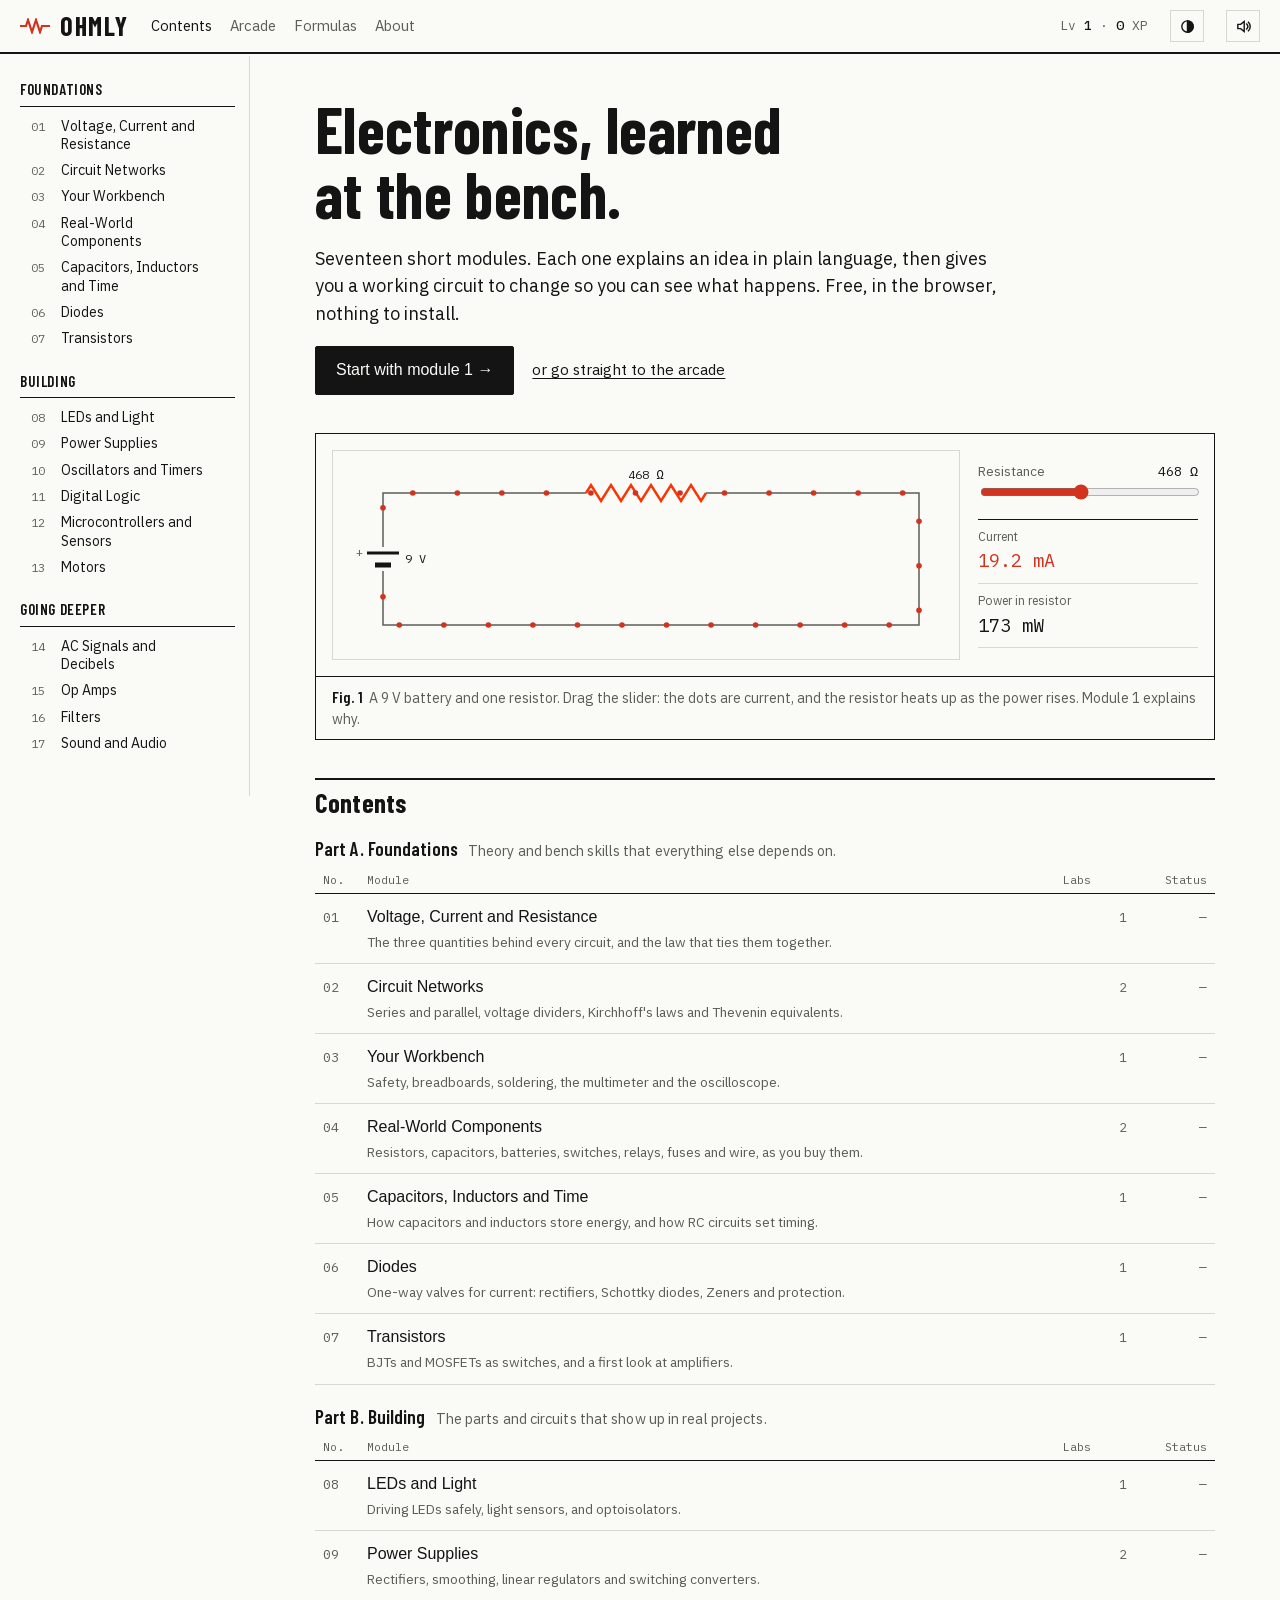
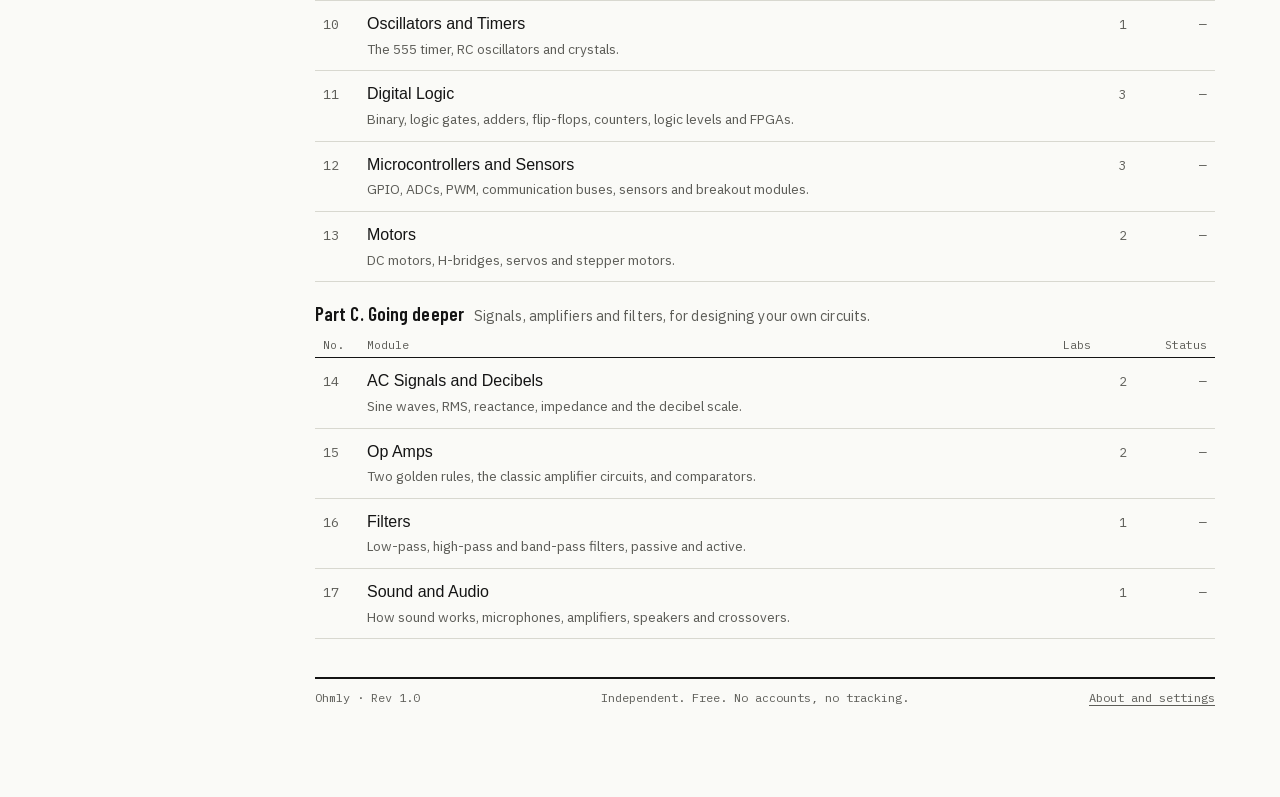
==== index.html @ bbaca7ef "Redesign in a datasheet style - Paper and ink palette with one signal red; square corners and ruled " ====
<!doctype html>
<html lang="en">
<head>
<meta charset="utf-8">
<meta name="viewport" content="width=device-width, initial-scale=1, viewport-fit=cover">
<title>Ohmly · An interactive platform for learning electronics</title>
<meta name="description" content="A free, interactive platform for learning electronics: 17 modules, 27 animated labs, an oscilloscope simulator, arcade games and quizzes. Runs in your browser, no sign-up.">
<meta name="theme-color" content="#FAFAF7" media="(prefers-color-scheme: light)">
<meta name="theme-color" content="#121211" media="(prefers-color-scheme: dark)">
<meta name="color-scheme" content="light dark">
<meta property="og:type" content="website">
<meta property="og:title" content="Ohmly · An interactive platform for learning electronics">
<meta property="og:description" content="17 modules, 27 animated labs, an oscilloscope simulator and arcade games. Free, in your browser.">
<meta property="og:image" content="https://ullnorse.github.io/ohmly/og.png">
<meta name="twitter:card" content="summary_large_image">
<link rel="icon" href="data:image/svg+xml,%3Csvg xmlns='http://www.w3.org/2000/svg' viewBox='0 0 28 28'%3E%3Crect x='1' y='1' width='26' height='26' rx='6' fill='%23141414'/%3E%3Cpath d='M5 14h4l2-5 3 10 3-10 2 5h4' fill='none' stroke='%23FF5A44' stroke-width='2.4' stroke-linejoin='round' stroke-linecap='round'/%3E%3C/svg%3E">
<link rel="preload" href="fonts/IBMPlexSans-normal-400-latin.woff2" as="font" type="font/woff2" crossorigin>
<link rel="stylesheet" href="css/fonts.css">
<link rel="stylesheet" href="css/app.css">
</head>
<body>
<a class="skip" href="#view">Skip to content</a>
<header class="top">
  <a class="brand" href="#home" aria-label="Ohmly home">
    <svg width="30" height="16" viewBox="0 0 30 16" aria-hidden="true"><path d="M0 8h6l2-6 4 12 4-12 4 12 2-6h8" fill="none" stroke="var(--accent)" stroke-width="2.2" stroke-linejoin="miter"/></svg>
    Ohmly
  </a>
  <button class="btn railToggle" id="railToggle" type="button" aria-expanded="false" aria-controls="rail">Contents</button>
  <nav class="topnav" aria-label="Sections"><a href="#home">Contents</a><a href="#arcade">Arcade</a><a href="#formulas">Formulas</a><a href="#about">About</a></nav>
  <span class="spacer"></span>
  <a class="lv" id="lvLink" href="#log">Lv 1 · 0 XP</a>
  <button class="iconBtn" id="themeBtn" type="button" aria-label="Change theme"></button>
  <button class="iconBtn" id="soundBtn" type="button" aria-pressed="true" aria-label="Sound effects"></button>
</header>

<div class="shell">
  <nav class="rail" id="rail" aria-label="Modules"></nav>
  <main id="main"><div class="wrap" id="view" tabindex="-1"><noscript><p>Ohmly is interactive and needs JavaScript enabled.</p></noscript></div></main>
</div>
<div id="toasts" aria-live="polite"></div>
<canvas id="fx" aria-hidden="true"></canvas>

<script src="js/data.js"></script>
<script src="js/core.js"></script>
<script src="js/labs.js"></script>
<script src="js/games.js"></script>
<script src="js/app.js"></script>
</body>
</html>
---- css/fonts.css ----
/* Barlow Condensed, IBM Plex Sans, IBM Plex Mono: SIL Open Font License 1.1 */
@font-face{font-family:'Barlow Condensed';font-style:normal;font-weight:500;font-display:swap;src:url(../fonts/BarlowCondensed-normal-500-latin-ext.woff2) format('woff2');unicode-range:U+0100-02BA, U+02BD-02C5, U+02C7-02CC, U+02CE-02D7, U+02DD-02FF, U+0304, U+0308, U+0329, U+1D00-1DBF, U+1E00-1E9F, U+1EF2-1EFF, U+2020, U+20A0-20AB, U+20AD-20C4, U+2113, U+2C60-2C7F, U+A720-A7FF;}
@font-face{font-family:'Barlow Condensed';font-style:normal;font-weight:500;font-display:swap;src:url(../fonts/BarlowCondensed-normal-500-latin.woff2) format('woff2');unicode-range:U+0000-00FF, U+0131, U+0152-0153, U+02BB-02BC, U+02C6, U+02DA, U+02DC, U+0304, U+0308, U+0329, U+2000-206F, U+20AC, U+2122, U+2191, U+2193, U+2212, U+2215, U+FEFF, U+FFFD;}
@font-face{font-family:'Barlow Condensed';font-style:normal;font-weight:600;font-display:swap;src:url(../fonts/BarlowCondensed-normal-600-latin-ext.woff2) format('woff2');unicode-range:U+0100-02BA, U+02BD-02C5, U+02C7-02CC, U+02CE-02D7, U+02DD-02FF, U+0304, U+0308, U+0329, U+1D00-1DBF, U+1E00-1E9F, U+1EF2-1EFF, U+2020, U+20A0-20AB, U+20AD-20C4, U+2113, U+2C60-2C7F, U+A720-A7FF;}
@font-face{font-family:'Barlow Condensed';font-style:normal;font-weight:600;font-display:swap;src:url(../fonts/BarlowCondensed-normal-600-latin.woff2) format('woff2');unicode-range:U+0000-00FF, U+0131, U+0152-0153, U+02BB-02BC, U+02C6, U+02DA, U+02DC, U+0304, U+0308, U+0329, U+2000-206F, U+20AC, U+2122, U+2191, U+2193, U+2212, U+2215, U+FEFF, U+FFFD;}
@font-face{font-family:'Barlow Condensed';font-style:normal;font-weight:700;font-display:swap;src:url(../fonts/BarlowCondensed-normal-700-latin-ext.woff2) format('woff2');unicode-range:U+0100-02BA, U+02BD-02C5, U+02C7-02CC, U+02CE-02D7, U+02DD-02FF, U+0304, U+0308, U+0329, U+1D00-1DBF, U+1E00-1E9F, U+1EF2-1EFF, U+2020, U+20A0-20AB, U+20AD-20C4, U+2113, U+2C60-2C7F, U+A720-A7FF;}
@font-face{font-family:'Barlow Condensed';font-style:normal;font-weight:700;font-display:swap;src:url(../fonts/BarlowCondensed-normal-700-latin.woff2) format('woff2');unicode-range:U+0000-00FF, U+0131, U+0152-0153, U+02BB-02BC, U+02C6, U+02DA, U+02DC, U+0304, U+0308, U+0329, U+2000-206F, U+20AC, U+2122, U+2191, U+2193, U+2212, U+2215, U+FEFF, U+FFFD;}
@font-face{font-family:'IBM Plex Mono';font-style:normal;font-weight:400;font-display:swap;src:url(../fonts/IBMPlexMono-normal-400-latin-ext.woff2) format('woff2');unicode-range:U+0100-02BA, U+02BD-02C5, U+02C7-02CC, U+02CE-02D7, U+02DD-02FF, U+0304, U+0308, U+0329, U+1D00-1DBF, U+1E00-1E9F, U+1EF2-1EFF, U+2020, U+20A0-20AB, U+20AD-20C4, U+2113, U+2C60-2C7F, U+A720-A7FF;}
@font-face{font-family:'IBM Plex Mono';font-style:normal;font-weight:400;font-display:swap;src:url(../fonts/IBMPlexMono-normal-400-latin.woff2) format('woff2');unicode-range:U+0000-00FF, U+0131, U+0152-0153, U+02BB-02BC, U+02C6, U+02DA, U+02DC, U+0304, U+0308, U+0329, U+2000-206F, U+20AC, U+2122, U+2191, U+2193, U+2212, U+2215, U+FEFF, U+FFFD;}
@font-face{font-family:'IBM Plex Mono';font-style:normal;font-weight:500;font-display:swap;src:url(../fonts/IBMPlexMono-normal-500-latin-ext.woff2) format('woff2');unicode-range:U+0100-02BA, U+02BD-02C5, U+02C7-02CC, U+02CE-02D7, U+02DD-02FF, U+0304, U+0308, U+0329, U+1D00-1DBF, U+1E00-1E9F, U+1EF2-1EFF, U+2020, U+20A0-20AB, U+20AD-20C4, U+2113, U+2C60-2C7F, U+A720-A7FF;}
@font-face{font-family:'IBM Plex Mono';font-style:normal;font-weight:500;font-display:swap;src:url(../fonts/IBMPlexMono-normal-500-latin.woff2) format('woff2');unicode-range:U+0000-00FF, U+0131, U+0152-0153, U+02BB-02BC, U+02C6, U+02DA, U+02DC, U+0304, U+0308, U+0329, U+2000-206F, U+20AC, U+2122, U+2191, U+2193, U+2212, U+2215, U+FEFF, U+FFFD;}
@font-face{font-family:'IBM Plex Sans';font-style:italic;font-weight:400;font-display:swap;src:url(../fonts/IBMPlexSans-italic-400-latin-ext.woff2) format('woff2');unicode-range:U+0100-02BA, U+02BD-02C5, U+02C7-02CC, U+02CE-02D7, U+02DD-02FF, U+0304, U+0308, U+0329, U+1D00-1DBF, U+1E00-1E9F, U+1EF2-1EFF, U+2020, U+20A0-20AB, U+20AD-20C4, U+2113, U+2C60-2C7F, U+A720-A7FF;}
@font-face{font-family:'IBM Plex Sans';font-style:italic;font-weight:400;font-display:swap;src:url(../fonts/IBMPlexSans-italic-400-latin.woff2) format('woff2');unicode-range:U+0000-00FF, U+0131, U+0152-0153, U+02BB-02BC, U+02C6, U+02DA, U+02DC, U+0304, U+0308, U+0329, U+2000-206F, U+20AC, U+2122, U+2191, U+2193, U+2212, U+2215, U+FEFF, U+FFFD;}
@font-face{font-family:'IBM Plex Sans';font-style:normal;font-weight:400;font-display:swap;src:url(../fonts/IBMPlexSans-normal-400-latin-ext.woff2) format('woff2');unicode-range:U+0100-02BA, U+02BD-02C5, U+02C7-02CC, U+02CE-02D7, U+02DD-02FF, U+0304, U+0308, U+0329, U+1D00-1DBF, U+1E00-1E9F, U+1EF2-1EFF, U+2020, U+20A0-20AB, U+20AD-20C4, U+2113, U+2C60-2C7F, U+A720-A7FF;}
@font-face{font-family:'IBM Plex Sans';font-style:normal;font-weight:400;font-display:swap;src:url(../fonts/IBMPlexSans-normal-400-latin.woff2) format('woff2');unicode-range:U+0000-00FF, U+0131, U+0152-0153, U+02BB-02BC, U+02C6, U+02DA, U+02DC, U+0304, U+0308, U+0329, U+2000-206F, U+20AC, U+2122, U+2191, U+2193, U+2212, U+2215, U+FEFF, U+FFFD;}
@font-face{font-family:'IBM Plex Sans';font-style:normal;font-weight:500;font-display:swap;src:url(../fonts/IBMPlexSans-normal-500-latin-ext.woff2) format('woff2');unicode-range:U+0100-02BA, U+02BD-02C5, U+02C7-02CC, U+02CE-02D7, U+02DD-02FF, U+0304, U+0308, U+0329, U+1D00-1DBF, U+1E00-1E9F, U+1EF2-1EFF, U+2020, U+20A0-20AB, U+20AD-20C4, U+2113, U+2C60-2C7F, U+A720-A7FF;}
@font-face{font-family:'IBM Plex Sans';font-style:normal;font-weight:500;font-display:swap;src:url(../fonts/IBMPlexSans-normal-500-latin.woff2) format('woff2');unicode-range:U+0000-00FF, U+0131, U+0152-0153, U+02BB-02BC, U+02C6, U+02DA, U+02DC, U+0304, U+0308, U+0329, U+2000-206F, U+20AC, U+2122, U+2191, U+2193, U+2212, U+2215, U+FEFF, U+FFFD;}
@font-face{font-family:'IBM Plex Sans';font-style:normal;font-weight:600;font-display:swap;src:url(../fonts/IBMPlexSans-normal-600-latin-ext.woff2) format('woff2');unicode-range:U+0100-02BA, U+02BD-02C5, U+02C7-02CC, U+02CE-02D7, U+02DD-02FF, U+0304, U+0308, U+0329, U+1D00-1DBF, U+1E00-1E9F, U+1EF2-1EFF, U+2020, U+20A0-20AB, U+20AD-20C4, U+2113, U+2C60-2C7F, U+A720-A7FF;}
@font-face{font-family:'IBM Plex Sans';font-style:normal;font-weight:600;font-display:swap;src:url(../fonts/IBMPlexSans-normal-600-latin.woff2) format('woff2');unicode-range:U+0000-00FF, U+0131, U+0152-0153, U+02BB-02BC, U+02C6, U+02DA, U+02DC, U+0304, U+0308, U+0329, U+2000-206F, U+20AC, U+2122, U+2191, U+2193, U+2212, U+2215, U+FEFF, U+FFFD;}
---- css/app.css ----
/* Ohmly. Direction: a printed component datasheet. Paper, black ink, one signal red, hairline and heavy rules,
   condensed industrial headings, figures with numbered captions. The scope screen and progress board are
   "hardware" surfaces that keep their own colors in both themes. */
:root{
  --bg:#FAFAF7; --surface:#FFFFFF; --sunk:#F0F0EA; --ink:#141414; --muted:#5D5D58; --line:#D8D8D0; --rule:#141414;
  --accent:#D2321E; --accent-soft:#FBE4DF; --trace:#141414; --trace-soft:#ECECE5;
  --good:#1D7A3E; --bad:#C0281C; --warn:#986200;
  --board:#123B2B; --board-edge:#0B2A1E; --copper:#9C7140; --copper-lit:#F0B566; --silk:#ECF2EE; --chip:#1A1D1C; --pinc:#C9CED0;
  --scope-bg:#07130D; --scope-grid:#2C5A43; --phosphor:#7CFFB2;
  --f-display:"Barlow Condensed","Arial Narrow","Helvetica Neue",sans-serif;
  --f-body:"IBM Plex Sans","Helvetica Neue",Arial,sans-serif;
  --f-mono:"IBM Plex Mono",ui-monospace,Menlo,monospace;
}
@media (prefers-color-scheme: dark){ :root:not([data-theme="light"]){
  --bg:#121211; --surface:#181816; --sunk:#0D0D0C; --ink:#ECECE5; --muted:#9C9C94; --line:#30302C; --rule:#ECECE5;
  --accent:#FF5A44; --accent-soft:#3A1A15; --trace:#ECECE5; --trace-soft:#22221F;
  --good:#5CCB8A; --bad:#FF8A80; --warn:#E6B84D; color-scheme:dark; } }
:root[data-theme="dark"]{
  --bg:#121211; --surface:#181816; --sunk:#0D0D0C; --ink:#ECECE5; --muted:#9C9C94; --line:#30302C; --rule:#ECECE5;
  --accent:#FF5A44; --accent-soft:#3A1A15; --trace:#ECECE5; --trace-soft:#22221F;
  --good:#5CCB8A; --bad:#FF8A80; --warn:#E6B84D; color-scheme:dark; }

*{box-sizing:border-box}
html{scroll-padding-top:64px}
body{background:var(--bg);color:var(--ink);font-family:var(--f-body);font-size:16px;line-height:1.55;margin:0;-webkit-font-smoothing:antialiased}
a{color:inherit;text-decoration-thickness:1px;text-underline-offset:3px}
a:hover{color:var(--accent)}
button,input,select,textarea{font:inherit;color:inherit}
:focus-visible{outline:2px solid var(--accent);outline-offset:2px}
h1,h2,h3{font-family:var(--f-display);font-weight:700;line-height:1.02;margin:0;text-wrap:balance;letter-spacing:.005em}
h1{font-size:clamp(2.4rem,6vw,4rem)}
h2{font-size:1.65rem}
h3{font-size:1.2rem;font-weight:600}
p{margin:0}
.mono{font-family:var(--f-mono);font-variant-numeric:tabular-nums}
.label{font-family:var(--f-mono);font-size:.76rem;color:var(--muted)}
.muted{color:var(--muted)}
.center{justify-content:center;text-align:center}
.sr,.visuallyHidden{position:absolute!important;width:1px;height:1px;overflow:hidden;clip:rect(0 0 0 0);white-space:nowrap}
.skip{position:absolute;left:-9999px;top:8px;z-index:100;background:var(--ink);color:var(--bg);padding:8px 14px}
.skip:focus{left:max(16px,env(safe-area-inset-left,0px))}
h1:focus{outline:none}

/* ---------- masthead ---------- */
header.top{position:sticky;top:0;z-index:6;background:var(--bg);border-bottom:2px solid var(--rule);
  padding-block:10px calc(10px + 0px);padding-top:calc(10px + env(safe-area-inset-top,0px));
  padding-left:max(20px,env(safe-area-inset-left,0px));padding-right:max(20px,env(safe-area-inset-right,0px));
  display:flex;align-items:center;gap:22px;flex-wrap:wrap}
.brand{display:flex;align-items:center;gap:10px;text-decoration:none;font-family:var(--f-display);font-weight:700;font-size:1.65rem;letter-spacing:.06em;text-transform:uppercase;line-height:1}
.brand svg{flex:none}
.brand:hover{color:var(--ink)}
.topnav{display:flex;gap:18px}
.topnav a{text-decoration:none;font-size:.92rem;color:var(--muted)}
.topnav a:hover,.topnav a[aria-current]{color:var(--ink)}
.top .spacer{flex:1}
.lv{font-family:var(--f-mono);font-size:.8rem;color:var(--muted);text-decoration:none;white-space:nowrap}
.lv b{color:var(--ink);font-weight:500}
.iconBtn{display:grid;place-items:center;width:34px;height:32px;padding:0;border:1px solid var(--line);background:transparent;cursor:pointer;color:var(--ink)}
.iconBtn:hover{border-color:var(--ink)}
.iconBtn[aria-pressed=false]{color:var(--muted)}

.shell{display:grid;grid-template-columns:250px minmax(0,1fr);max-width:1280px;margin:0 auto}
nav.rail{border-right:1px solid var(--line);padding:22px 14px 40px 20px;position:sticky;top:56px;align-self:start;max-height:calc(100vh - 56px);overflow:auto;font-size:.88rem}
nav.rail .grp{font-family:var(--f-display);font-weight:600;font-size:.95rem;letter-spacing:.04em;text-transform:uppercase;margin:18px 0 6px;padding-bottom:4px;border-bottom:1px solid var(--rule)}
nav.rail .grp:first-child{margin-top:0}
nav.rail a{display:grid;grid-template-columns:26px 1fr 14px;gap:4px;align-items:baseline;padding:4px 6px 4px 8px;text-decoration:none;line-height:1.3;border-left:3px solid transparent}
nav.rail a .n{font-family:var(--f-mono);font-size:.75rem;color:var(--muted)}
nav.rail a:hover{background:var(--sunk);color:var(--ink)}
nav.rail a.on{border-left-color:var(--accent);background:var(--sunk);font-weight:500}
nav.rail a .st{font-family:var(--f-mono);font-size:.75rem;color:var(--muted);text-align:right}
nav.rail a .st.done{color:var(--accent)}
.btn.railToggle{display:none}

main{padding-block:36px 90px;padding-left:max(20px,env(safe-area-inset-left,0px));padding-right:max(20px,env(safe-area-inset-right,0px));min-width:0}
.wrap{max-width:900px;margin:0 auto;display:flex;flex-direction:column;gap:38px}
.wrap > *{min-width:0}
.prose{max-width:66ch}
.lede{font-size:1.12rem;max-width:62ch}

/* ---------- shared pieces ---------- */
.btn{border:1.5px solid var(--ink);background:transparent;padding:8px 16px;cursor:pointer;font-size:.92rem;font-weight:500;text-decoration:none;color:var(--ink);display:inline-flex;align-items:center;justify-content:center;gap:6px;border-radius:2px;transition:background .12s,color .12s}
.btn:hover{background:var(--ink);color:var(--bg)}
.btn:active{transform:translateY(1px)}
.btn.primary{background:var(--ink);color:var(--bg)}
.btn.primary:hover{background:var(--accent);border-color:var(--accent);color:#fff}
.btn.primary.isdone{background:transparent;color:var(--ink)}
.btn.big{padding:11px 20px;font-size:1rem}
.btn:disabled{opacity:.45;cursor:default}
.btn:disabled:hover{background:transparent;color:var(--ink)}
.chip{font-family:var(--f-mono);font-size:.74rem;color:var(--muted);text-decoration:none;white-space:nowrap}
.sectionHead{display:flex;align-items:baseline;gap:14px;flex-wrap:wrap;border-top:2px solid var(--rule);padding-top:10px;margin-bottom:16px}
.sectionHead.spread{justify-content:space-between}
.sectionHead a.label:hover{color:var(--accent)}
.panel{}
.panel > h2{border-top:2px solid var(--rule);padding-top:10px;margin-bottom:16px}

/* ---------- home ---------- */
.mast{display:flex;flex-direction:column;gap:18px;padding-top:6px}
.mast h1{max-width:19ch}
.mastActions{display:flex;gap:18px;align-items:center;flex-wrap:wrap}
.mastActions a.text{font-size:.95rem}
figure{margin:0}
.fig{border:1px solid var(--rule)}
.fig .figBody{padding:16px;display:grid;grid-template-columns:minmax(0,1fr) 220px;gap:18px;align-items:stretch}
.fig canvas{width:100%;height:210px;display:block;background:var(--bg);border:1px solid var(--line)}
.fig .figSide{display:flex;flex-direction:column;gap:12px;justify-content:center}
figcaption{border-top:1px solid var(--rule);padding:8px 16px;font-size:.88rem;color:var(--muted)}
figcaption b{color:var(--ink);font-family:var(--f-display);font-weight:600;font-size:1rem;letter-spacing:.02em;margin-right:6px}
.contents h2{margin-bottom:0}
.part{margin-top:22px}
.part h3{display:flex;gap:10px;align-items:baseline;flex-wrap:wrap}
.part h3 small{font-family:var(--f-body);font-weight:400;font-size:.9rem;color:var(--muted)}
table.toc{width:100%;border-collapse:collapse;margin-top:8px}
table.toc th{font-family:var(--f-mono);font-weight:400;font-size:.72rem;color:var(--muted);text-align:left;padding:4px 8px;border-bottom:1px solid var(--rule)}
table.toc td{padding:10px 8px;border-bottom:1px solid var(--line);vertical-align:baseline}
table.toc td.no{font-family:var(--f-mono);font-size:.85rem;color:var(--muted);width:44px}
table.toc td.t a{font-weight:500;text-decoration:none}
table.toc td.t a:hover{text-decoration:underline}
table.toc td.t span{display:block;font-size:.86rem;color:var(--muted);margin-top:2px}
table.toc td.labs,table.toc td.stat{font-family:var(--f-mono);font-size:.8rem;color:var(--muted);text-align:right;white-space:nowrap;width:80px}
table.toc td.stat.done{color:var(--accent)}
table.toc tr:hover td{background:var(--sunk)}
.logline{font-size:.92rem;color:var(--muted);border-top:1px solid var(--line);padding-top:12px}
.colophon{border-top:2px solid var(--rule);padding-top:10px;display:flex;justify-content:space-between;gap:14px;flex-wrap:wrap;font-family:var(--f-mono);font-size:.75rem;color:var(--muted)}

/* ---------- logbook ---------- */
.lvRow{display:flex;gap:28px;align-items:end;flex-wrap:wrap}
.lvRow .big{font-family:var(--f-display);font-weight:700;font-size:3rem;line-height:1}
.meterbar{height:10px;border:1px solid var(--rule);margin-top:10px;max-width:520px}
.meterbar i{display:block;height:100%;background:var(--accent)}
table.spec{border-collapse:collapse;width:100%;max-width:620px;font-size:.92rem}
table.spec td{border-bottom:1px solid var(--line);padding:7px 8px}
table.spec td:last-child{font-family:var(--f-mono);text-align:right}
.badges{display:block}
table.badgeT{width:100%;border-collapse:collapse;font-size:.92rem}
table.badgeT td{border-bottom:1px solid var(--line);padding:8px}
table.badgeT td.m{width:34px;text-align:center;font-size:1rem;color:var(--muted)}
table.badgeT tr.got td.m{color:var(--accent)}
table.badgeT td.s{font-family:var(--f-mono);font-size:.78rem;color:var(--muted);text-align:right;white-space:nowrap}
table.badgeT tr:not(.got) td:nth-child(2) b{color:var(--muted);font-weight:500}

/* ---------- PCB progress board ---------- */
.pcbWrap{overflow-x:auto}
svg.pcb{display:block;width:100%;min-width:680px;height:auto}
svg.pcb.narrow{min-width:0}
.pcb .board{fill:var(--board);stroke:var(--board-edge);stroke-width:6}
.pcb .tr{fill:none;stroke:var(--copper);stroke-width:5;stroke-linecap:round;opacity:.55}
.pcb .tr.thin{stroke-width:2;opacity:.35}
.pcb .tr.lit{stroke:var(--copper-lit);opacity:1;stroke-dasharray:10 12;animation:flow 1.2s linear infinite}
@keyframes flow{to{stroke-dashoffset:-22}}
.pcb .via{fill:var(--board);stroke:var(--copper);stroke-width:3}
.pcb .hole{fill:var(--board-edge);stroke:var(--copper);stroke-width:3}
.pcb .pin{fill:var(--pinc)}
.pcb .chip{fill:var(--chip);stroke:#2c302f;stroke-width:1.5}
.pcb .chip.done{stroke:var(--copper-lit);stroke-width:2.5}
.pcb .chip.part{stroke:var(--copper)}
.pcb .notch{fill:#2c302f}
.pcb .silk{fill:var(--silk);font-family:var(--f-display);font-weight:600;font-size:19px;text-anchor:middle;letter-spacing:.02em}
.pcb .silk.small{font-family:var(--f-mono);font-weight:400;font-size:10.5px;opacity:.7}
.pcb .silk.tiny{font-family:var(--f-mono);font-weight:400;font-size:10px;letter-spacing:.12em;opacity:.55}
.pcb .silk.tiny.l{text-anchor:start} .pcb .silk.tiny.r{text-anchor:end}
.pcb .led{fill:#3a2a20}
.pcb .led.dim{fill:#8a5a2a}
.pcb .led.on{fill:#FFB347}
.pcb .prog{fill:var(--copper-lit)}
.pcb .chipLink:hover .chip{stroke:var(--silk)}
.pcb .chipLink:focus-visible{outline:none}
.pcb .chipLink:focus-visible .chip{stroke:var(--copper-lit);stroke-width:3}

/* ---------- module ---------- */
.modHead{display:grid;grid-template-columns:auto minmax(0,1fr);gap:4px 22px;align-items:end;border-bottom:2px solid var(--rule);padding-bottom:18px}
.modNo{font-family:var(--f-display);font-weight:700;font-size:clamp(4rem,10vw,6.5rem);line-height:.8;color:var(--accent);font-variant-numeric:tabular-nums}
.modHead .partName{font-size:.9rem;color:var(--muted)}
.modHead h1{font-size:clamp(2.1rem,5vw,3.3rem)}
.modMeta{grid-column:1/-1;display:flex;gap:18px;align-items:center;flex-wrap:wrap;margin-top:14px;font-family:var(--f-mono);font-size:.8rem;color:var(--muted)}
.modMeta .sp{flex:1}
.modMeta .btn{font-family:var(--f-body);font-size:.92rem}
.back{font-size:.9rem;text-decoration:none;color:var(--muted)}
ul.ideas{margin:0;padding:0;list-style:none;display:flex;flex-direction:column;gap:9px;max-width:72ch}
ul.ideas li{display:grid;grid-template-columns:18px 1fr;gap:6px}
ul.ideas li::before{content:"";width:6px;height:6px;margin-top:.62em;background:var(--accent)}
.formulas{display:grid;grid-template-columns:repeat(2,minmax(0,1fr));column-gap:28px;border-bottom:1px solid var(--line)}
.formula{display:flex;flex-direction:column;gap:2px;padding:10px 0;border-top:1px solid var(--line)}
.formula .eq{font-family:var(--f-mono);font-size:1.02rem;overflow-x:auto;white-space:nowrap}
.formula .what{font-size:.84rem;color:var(--muted)}
.tip{border-left:3px solid var(--accent);padding:4px 0 4px 14px;max-width:72ch}
.tip b{font-family:var(--f-display);font-weight:700;font-size:1.02rem;letter-spacing:.06em;text-transform:uppercase;margin-right:8px}
.labNav{display:flex;flex-wrap:wrap;gap:6px 16px;margin:-6px 0 16px;font-size:.88rem}
.labNav a{color:var(--muted)}
.reading{font-size:.88rem;color:var(--muted);border-top:1px solid var(--line);padding-top:12px;max-width:80ch}
.pager{display:flex;justify-content:space-between;gap:12px;flex-wrap:wrap;border-top:2px solid var(--rule);padding-top:12px}
.pager a{text-decoration:none;max-width:48%;font-weight:500}
.pager a.r{text-align:right;margin-left:auto}
.pager a span{display:block;font-family:var(--f-mono);font-weight:400;font-size:.75rem;color:var(--muted)}

/* ---------- labs (figures) ---------- */
.lab{border:1px solid var(--rule);background:var(--surface);scroll-margin-top:70px}
.lab + .lab{margin-top:26px}
.lab .lh{order:2;border-top:1px solid var(--rule);padding:8px 16px;display:flex;gap:10px;flex-wrap:wrap;align-items:baseline;font-size:.88rem;color:var(--muted)}
.lab .lh h3{font-size:1.02rem;color:var(--ink)}
.lab .lh h3 .figno{color:var(--accent);margin-right:8px}
.lab{display:flex;flex-direction:column}
.lab .lb{order:1;padding:18px 16px;display:grid;grid-template-columns:minmax(0,1fr) minmax(0,1.15fr);gap:22px}
.ctrls{display:flex;flex-direction:column;gap:12px;min-width:0}
.ctrlGroup{display:flex;flex-direction:column;gap:10px}
.ctrl{min-width:0}
.ctrl label{display:flex;justify-content:space-between;font-size:.84rem;color:var(--muted);gap:8px}
.ctrl label output{font-family:var(--f-mono);color:var(--ink)}
.ctrl input[type=range]{width:100%;accent-color:var(--accent)}
.ctrl select,.ctrl input[type=number],.ctrl input[type=text],.ctrl input[type=search],textarea{width:100%;padding:7px 9px;border:1px solid var(--line);border-radius:0;background:var(--bg)}
.ctrl select:focus,.ctrl input:focus{border-color:var(--ink)}
.bigInput{font-family:var(--f-mono);font-size:1.3rem!important;letter-spacing:.1em}
.row2{display:flex;gap:10px;flex-wrap:wrap;align-items:end}
.row2 > .ctrl{flex:1;min-width:120px}
.row3{display:grid;grid-template-columns:repeat(auto-fit,minmax(150px,1fr));gap:12px;align-items:end}
.wrapRow{flex-wrap:wrap}
.check{display:flex;gap:8px;align-items:center;font-size:.88rem;color:var(--muted);cursor:pointer}
.readout{display:grid;grid-template-columns:repeat(auto-fit,minmax(130px,1fr));gap:0;align-content:start;min-width:0;border-top:1px solid var(--rule)}
.readout.four{grid-column:1/-1}
.ro{border-bottom:1px solid var(--line);padding:8px 10px 8px 0;min-width:0}
.ro .k{font-size:.76rem;color:var(--muted)}
.ro .v{font-family:var(--f-mono);font-size:1.15rem;font-variant-numeric:tabular-nums;overflow-wrap:anywhere}
.ro.hl .v{color:var(--accent)}
.note{font-size:.85rem;color:var(--muted);grid-column:1/-1;padding-top:8px}
.note.warn{color:var(--warn)} .note.bad{color:var(--bad)} .note.good{color:var(--good)}
canvas.plot{width:100%;height:230px;display:block;border:1px solid var(--line);background:var(--bg);grid-column:1/-1}
canvas.plot.tall{height:260px}
.resistorSvg{width:100%;max-width:360px;height:auto;display:block;margin:0 auto}
.gates{display:flex;gap:6px;flex-wrap:wrap}
.gates button{font-family:var(--f-mono);font-size:.8rem;padding:6px 10px;border:1px solid var(--line);background:transparent;cursor:pointer}
.gates button:hover{border-color:var(--ink)}
.gates button[aria-pressed=true]{background:var(--ink);color:var(--bg);border-color:var(--ink)}
.gates button.right{border-color:var(--good);color:var(--good)}
.gates button.wrong{border-color:var(--bad);color:var(--bad);text-decoration:line-through}
.toggles{display:flex;gap:14px;align-items:center;flex-wrap:wrap}
.toggles.big{justify-content:center;gap:22px}
.sw{display:flex;flex-direction:column;align-items:center;gap:4px;font-family:var(--f-mono);font-size:.8rem}
.sw button{width:54px;height:28px;border:1.5px solid var(--ink);background:transparent;position:relative;cursor:pointer;border-radius:0}
.sw button::after{content:"";position:absolute;top:3px;left:3px;width:20px;height:19px;background:var(--muted);transition:left .12s}
.sw button[aria-pressed=true]::after{left:28px;background:var(--accent)}
.led{width:38px;height:38px;border-radius:50%;border:1.5px solid var(--ink);background:transparent;transition:background .08s,box-shadow .08s}
.led.big{width:56px;height:56px;flex:none}
.led.sm{width:40px;height:40px}
.led.on{background:var(--accent);border-color:var(--accent);box-shadow:0 0 18px color-mix(in srgb,var(--accent) 70%,transparent)}
.ledRow{display:flex;gap:14px;align-items:center}
.tt{border-collapse:collapse;font-family:var(--f-mono);font-size:.85rem}
.tt th,.tt td{border-bottom:1px solid var(--line);padding:4px 14px;text-align:center}
.tt th{border-bottom-color:var(--rule);font-weight:500}
.tt tr.cur td{background:var(--accent-soft);color:var(--ink)}
.tablewrap{overflow-x:auto}
.heatbar{grid-column:1/-1;display:grid;grid-template-columns:auto 1fr;gap:6px 12px;align-items:center}
.hb{height:10px;border:1px solid var(--rule)}
.hb i{display:block;height:100%;background:var(--accent);transition:width .3s}
.bitRow{grid-column:1/-1;display:grid;grid-template-columns:repeat(8,1fr);gap:6px}
.bit{display:flex;flex-direction:column;align-items:center;gap:4px}
.bit button{width:100%;aspect-ratio:1/1.2;max-width:60px;border:1.5px solid var(--ink);background:transparent;font-family:var(--f-mono);font-size:1.3rem;cursor:pointer}
.bit button[aria-pressed=true]{background:var(--ink);color:var(--bg)}
.bit span{font-size:.7rem;color:var(--muted);font-family:var(--f-mono)}
.pwmVis{display:flex;gap:20px;align-items:center;justify-content:center;grid-column:1/-1}
.pwmVis canvas{width:150px;height:150px}
.scopeWrap{grid-column:1/-1;background:#1b1f1d;padding:12px;display:flex;flex-direction:column;gap:8px}
canvas.scope{width:100%;aspect-ratio:10/8;max-height:440px;display:block;background:var(--scope-bg)}
.scopeReadout{color:var(--phosphor);font-size:.78rem;opacity:.85;overflow-wrap:anywhere}
.mystery{grid-column:1/-1;border:1px solid var(--accent);padding:14px;display:flex;flex-direction:column;gap:10px;font-size:.92rem}
.adder{grid-column:1/-1;display:flex;flex-direction:column;gap:8px;align-items:center}
.adRow{display:grid;grid-template-columns:56px repeat(5,minmax(0,52px)) 56px;gap:8px;align-items:center;justify-items:center}
.adRow > .label{justify-self:end}
.adRow button{width:100%;aspect-ratio:1;border:1.5px solid var(--ink);background:transparent;font-family:var(--f-mono);font-size:1.2rem;cursor:pointer}
.adRow:not(.carry):not(.sum) button:first-of-type{grid-column:3}
.adRow button[aria-pressed=true]{background:var(--ink);color:var(--bg)}
.adRow b{font-size:1.2rem;justify-self:start;grid-column:7}
.adRow.sum .led:first-of-type{grid-column:2}
.cy{width:12px;height:12px;border-radius:50%;border:1.5px solid var(--line)}
.cy.on{background:var(--accent);border-color:var(--accent)}
.cy.off{visibility:hidden}

/* ---------- quiz ---------- */
fieldset.q{border:0;margin:0;padding:14px 0;min-width:0;border-top:1px solid var(--line);counter-reset:opt}
fieldset.q:first-of-type{border-top:0}
fieldset.q legend{padding:0;float:left;width:100%}
fieldset.q legend + *{clear:both}
.qt{font-weight:500;margin-bottom:10px;max-width:72ch}
.qt.big{font-size:1.15rem;margin-top:6px}
.opts{display:flex;flex-direction:column;gap:0;border-top:1px solid var(--line)}
.opts button{counter-increment:opt;text-align:left;padding:8px 10px;border:0;border-bottom:1px solid var(--line);background:transparent;cursor:pointer;font-size:.95rem;display:flex;gap:12px;align-items:baseline}
.opts button::before{content:counter(opt,upper-alpha);font-family:var(--f-mono);font-size:.78rem;color:var(--muted);width:14px;flex:none}
.opts button:hover:not(:disabled){background:var(--sunk)}
.opts button.right{background:color-mix(in srgb,var(--good) 12%,transparent)}
.opts button.right::before{content:"✓";color:var(--good)}
.opts button.wrong{background:color-mix(in srgb,var(--bad) 10%,transparent);text-decoration:line-through;text-decoration-color:var(--bad)}
.opts button.wrong::before{content:"✗";color:var(--bad)}
.opts button:disabled{cursor:default;color:var(--ink)}
.opts.grid2{display:grid;grid-template-columns:1fr 1fr;gap:8px;border:0;width:100%;max-width:440px}
.opts.grid2 button{border:1.5px solid var(--ink);justify-content:center;font-family:var(--f-mono);font-size:1.05rem;padding:14px}
.opts.grid2 button::before{display:none}
.why{margin-top:10px;font-size:.9rem;color:var(--muted);max-width:72ch}
.why b{color:var(--ink)}
.why .btn{margin-top:10px}
.score{font-family:var(--f-mono);font-size:.8rem;color:var(--muted)}
.shake{animation:shake .35s}
@keyframes shake{25%{transform:translateX(-4px)}50%{transform:translateX(4px)}75%{transform:translateX(-2px)}}

/* ---------- arcade + games ---------- */
.gameList{border-top:2px solid var(--rule)}
.gameRow{display:grid;grid-template-columns:120px minmax(0,1fr) auto;gap:20px;align-items:center;padding:16px 0;border-bottom:1px solid var(--line);text-decoration:none}
.gameRow:hover{background:var(--sunk)}
.gameRow:hover h3{color:var(--accent)}
.gameRow .art{height:60px;display:grid;place-items:center;color:var(--ink)}
.gameRow .art svg{height:48px;width:auto}
.gameRow p{margin-top:3px;font-size:.9rem;color:var(--muted)}
.gameRow .best{font-family:var(--f-mono);font-size:.78rem;color:var(--muted);text-align:right;white-space:nowrap}
.game{border:1px solid var(--rule);background:var(--surface);padding:22px;display:flex;flex-direction:column;gap:18px;align-items:center}
.gameBar{display:flex;gap:16px;justify-content:space-between;width:100%;flex-wrap:wrap;font-size:.92rem;border-bottom:1px solid var(--line);padding-bottom:10px}
.gameBar .hot{color:var(--bad)}
.gameStage{display:flex;flex-direction:column;gap:16px;align-items:center;width:100%}
.gameStage.left{align-items:stretch}
.gameStage .readout,.gameStage .row3{width:100%}
.gameEnd{text-align:center;display:flex;flex-direction:column;gap:6px;align-items:center}
.gameEnd h3{font-size:2rem}
.gameEnd p{color:var(--muted)}
.targetBox{display:flex;flex-direction:column;align-items:center;gap:2px}
.targetBox b{font-size:1.8rem}
.mysteryBox{width:110px;height:76px;background:var(--ink);color:var(--bg);display:grid;place-items:center;font-family:var(--f-display);font-size:2.6rem;font-weight:700}
.probeLog{display:flex;gap:8px;flex-wrap:wrap;justify-content:center;min-height:28px}
.probeLog span{border:1px solid var(--line);padding:2px 8px;font-size:.85rem;font-family:var(--f-mono)}
.boxes{display:flex;gap:14px;justify-content:center}
.bx{display:flex;flex-direction:column;align-items:center;gap:2px}
.bxbar{width:28px;height:70px;border:1px solid var(--rule);display:flex;align-items:flex-end}
.bxbar i{display:block;width:100%;background:var(--accent);transition:height .3s}
.flip{width:min(100%,460px);height:220px;perspective:900px;cursor:pointer;position:relative}
.flip .face{position:absolute;inset:0;border:1.5px solid var(--ink);background:var(--bg);display:flex;flex-direction:column;align-items:center;justify-content:center;gap:10px;padding:20px;text-align:center;backface-visibility:hidden;transition:transform .45s}
.flip .face b{font-family:var(--f-display);font-size:1.7rem;font-weight:600}
.flip .face.back b{font-family:var(--f-mono);font-size:1.35rem;color:var(--accent)}
.flip .back{transform:rotateY(180deg)}
.flip.flipped .front{transform:rotateY(-180deg)}
.flip.flipped .back{transform:rotateY(0)}
.job{text-align:center;display:flex;flex-direction:column;gap:4px;max-width:46ch}
.job b{font-family:var(--f-display);font-size:1.5rem;font-weight:600;line-height:1.15}
.meterBody{width:min(100%,520px);background:#E8B23A;padding:16px;display:flex;flex-direction:column;gap:14px;border:2px solid #141414;color:#141414}
.meterBody .ctrl label{color:#141414}
.meterBody .ctrl select{background:#fff;color:#141414;border-color:#141414}
.meterGrid{display:grid;grid-template-columns:1fr 1fr;gap:10px}
.lcd{background:#C9D6B8;color:#1F2A1A;padding:12px 16px;font-size:2rem;text-align:right;letter-spacing:.06em;box-shadow:inset 0 2px 6px rgba(0,0,0,.25);min-height:2.6em;display:flex;align-items:center;justify-content:flex-end;overflow-wrap:anywhere}
.lcd.dead{background:#3a3f37;color:#ff8a80}
.lcd.good{color:#0d5a2e}
.meterBody .btn.primary{background:#141414;color:#fff;border-color:#141414}

/* ---------- formulas / about ---------- */
.fgroup{margin-bottom:8px}
.fgroup .sectionHead h3{font-size:1.2rem}
.settings{display:flex;gap:20px;flex-wrap:wrap;align-items:end}
.settings .ctrl{min-width:200px}
.paste{margin-top:12px}
.paste summary{cursor:pointer;color:var(--muted);font-size:.9rem}
.paste textarea{font-family:var(--f-mono);font-size:.8rem;margin-block:6px}
.danger{margin-top:16px;padding-top:14px;border-top:1px solid var(--line);display:flex;gap:10px;flex-wrap:wrap;align-items:center}
.dangerBtn{border-color:var(--bad);color:var(--bad)}
.dangerBtn:hover{background:var(--bad);color:#fff}
label.btn{cursor:pointer}
.stack{display:flex;flex-direction:column;gap:12px}

/* ---------- toasts + fx ---------- */
#toasts{position:fixed;right:calc(16px + env(safe-area-inset-right,0px));bottom:calc(16px + env(safe-area-inset-bottom,0px));display:flex;flex-direction:column;gap:6px;z-index:50;pointer-events:none;max-width:min(340px,calc(100vw - 32px))}
.toast{background:var(--ink);color:var(--bg);padding:9px 14px;font-size:.86rem;animation:tin .2s ease-out;transition:opacity .4s,transform .4s;border-left:4px solid var(--accent)}
.toast span{opacity:.8;font-size:.8rem}
.toast.badge,.toast.level{background:var(--accent);color:#fff;border-left-color:var(--ink)}
.toast.out{opacity:0;transform:translateY(8px)}
@keyframes tin{from{opacity:0;transform:translateY(10px)}}
#fx{position:fixed;inset:0;width:100vw;height:100vh;pointer-events:none;z-index:40}

@media (max-width:960px){
  .shell{grid-template-columns:minmax(0,1fr)}
  nav.rail{position:static;max-height:none;border-right:0;border-bottom:1px solid var(--line);padding:10px 20px;display:none}
  nav.rail.open{display:block}
  .btn.railToggle{display:inline-flex;padding:5px 10px;font-size:.85rem}
  .lab .lb{grid-template-columns:minmax(0,1fr)}
  .fig .figBody{grid-template-columns:minmax(0,1fr)}
}
@media (max-width:640px){
  header.top{gap:10px;flex-wrap:nowrap;padding-left:max(16px,env(safe-area-inset-left,0px));padding-right:max(16px,env(safe-area-inset-right,0px))}
  .iconBtn{width:30px}
  .topnav{display:none}
  .brand{font-size:1.4rem}
  .formulas{grid-template-columns:minmax(0,1fr)}
  .gameRow{grid-template-columns:70px minmax(0,1fr)}
  .gameRow .best{grid-column:2;text-align:left}
  .meterGrid{grid-template-columns:1fr}
  .adRow{grid-template-columns:40px repeat(5,minmax(0,1fr)) 40px;gap:5px}
  .lcd{font-size:1.5rem}
  table.toc td.labs{display:none}
  .modHead{grid-template-columns:minmax(0,1fr)}
}
@media (max-width:440px){ .lv{display:none} }
nav.rail .more{display:none}
@media (max-width:960px){ nav.rail .more{display:block} }
@media (prefers-reduced-motion:reduce){*{transition:none!important;animation:none!important}}
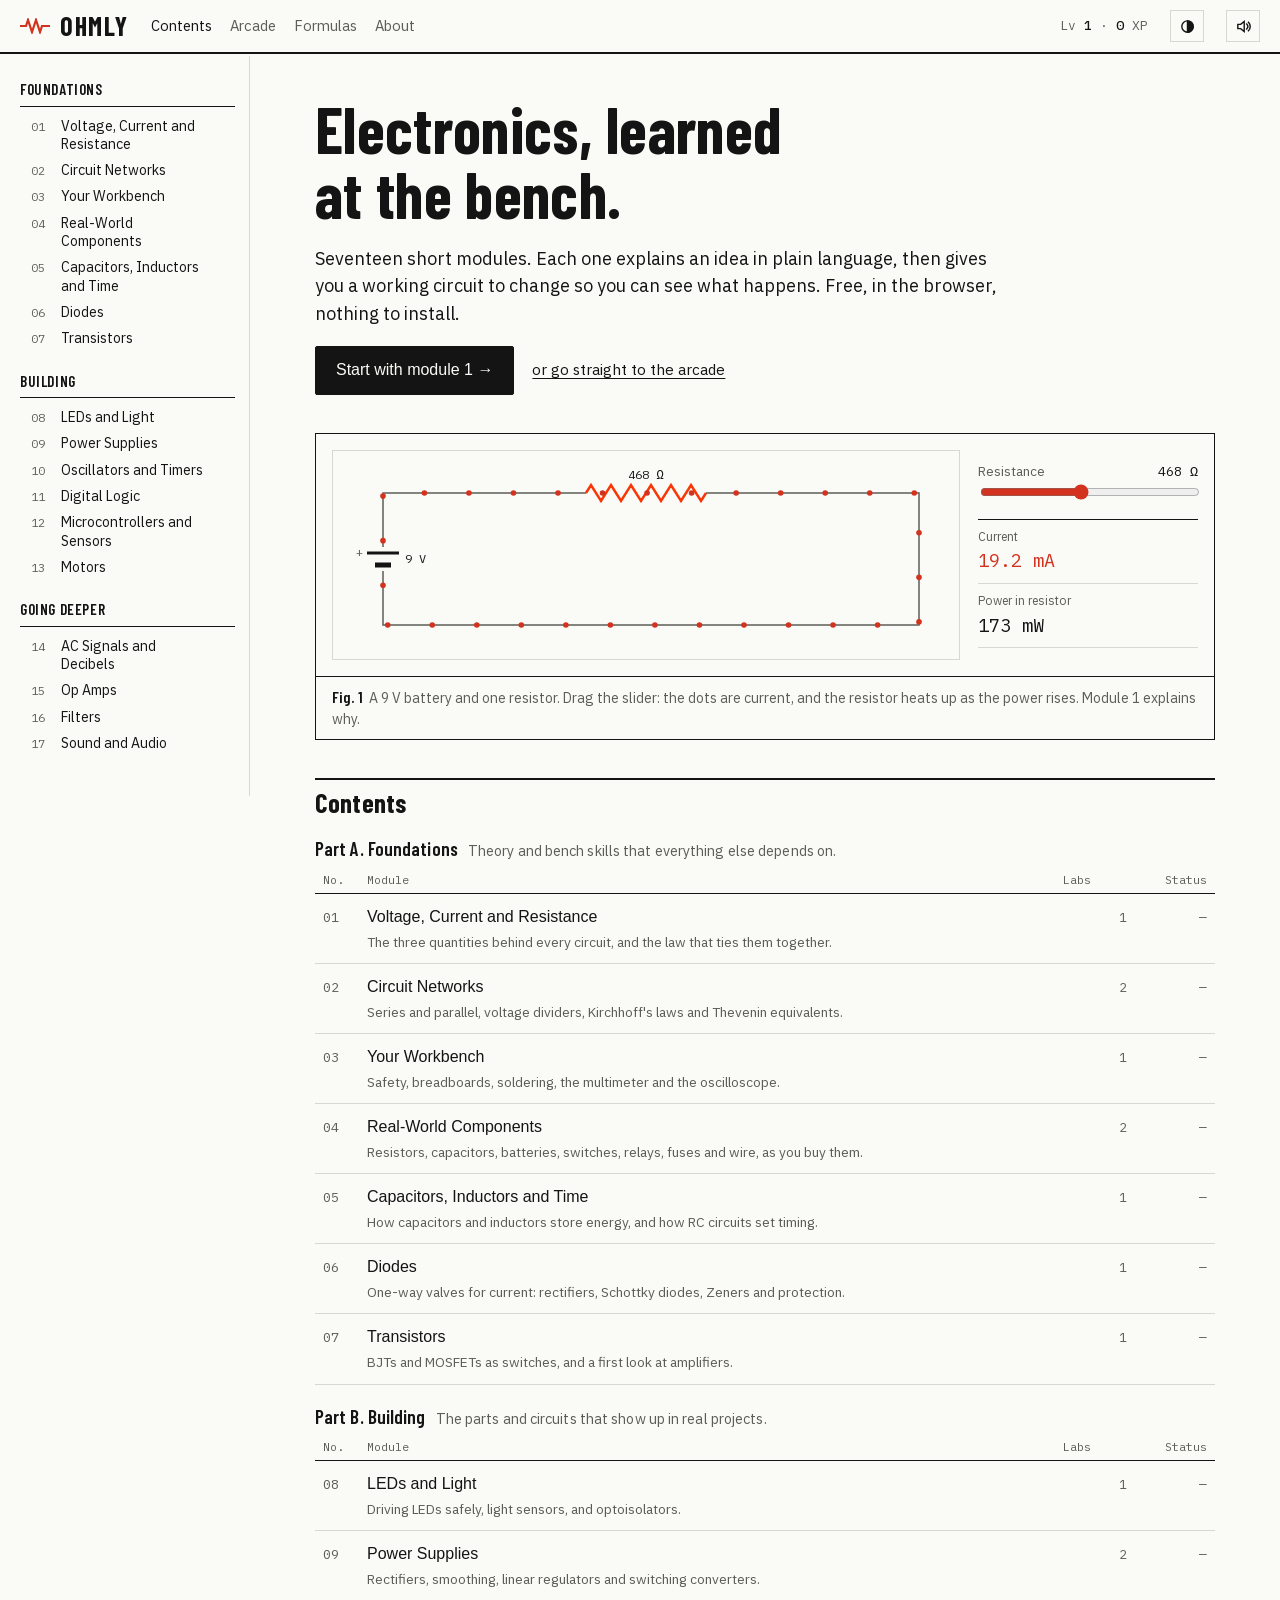
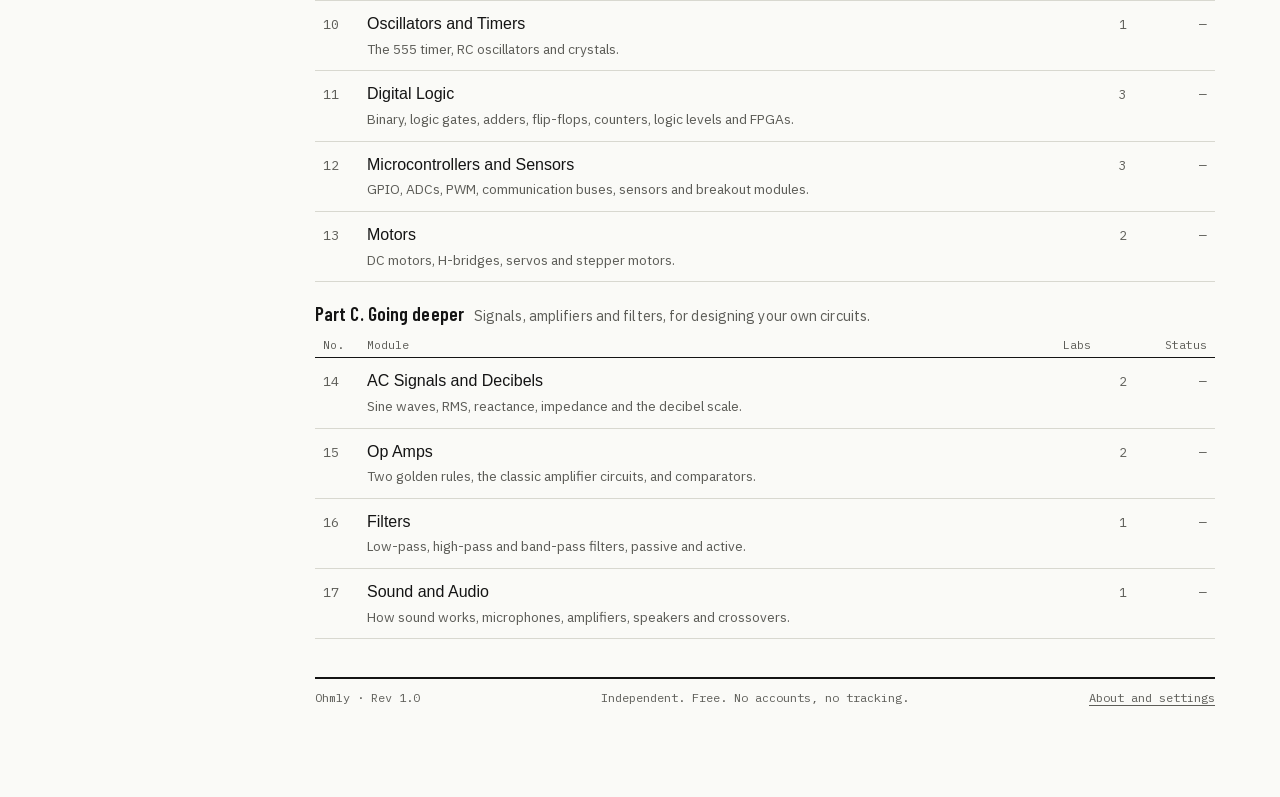
==== commit 0a06ad66: "Accessibility and launch files Larger range hit areas on touch, accent-soft contrast, flashcard back" ====
--- a/index.html
+++ b/index.html
@@ -11,8 +11,12 @@
 <meta property="og:type" content="website">
 <meta property="og:title" content="Ohmly · An interactive platform for learning electronics">
 <meta property="og:description" content="17 modules, 27 animated labs, an oscilloscope simulator and arcade games. Free, in your browser.">
+<meta property="og:url" content="https://ullnorse.github.io/ohmly/">
 <meta property="og:image" content="https://ullnorse.github.io/ohmly/og.png">
+<meta property="og:image:alt" content="Ohmly: an interactive platform for learning electronics, with a signal waveform logo.">
 <meta name="twitter:card" content="summary_large_image">
+<link rel="canonical" href="https://ullnorse.github.io/ohmly/">
+<link rel="apple-touch-icon" href="apple-touch-icon.png">
 <link rel="icon" href="data:image/svg+xml,%3Csvg xmlns='http://www.w3.org/2000/svg' viewBox='0 0 28 28'%3E%3Crect x='1' y='1' width='26' height='26' rx='6' fill='%23141414'/%3E%3Cpath d='M5 14h4l2-5 3 10 3-10 2 5h4' fill='none' stroke='%23FF5A44' stroke-width='2.4' stroke-linejoin='round' stroke-linecap='round'/%3E%3C/svg%3E">
 <link rel="preload" href="fonts/IBMPlexSans-normal-400-latin.woff2" as="font" type="font/woff2" crossorigin>
 <link rel="stylesheet" href="css/fonts.css">
--- a/css/app.css
+++ b/css/app.css
@@ -3,7 +3,7 @@
    "hardware" surfaces that keep their own colors in both themes. */
 :root{
   --bg:#FAFAF7; --surface:#FFFFFF; --sunk:#F0F0EA; --ink:#141414; --muted:#5D5D58; --line:#D8D8D0; --rule:#141414;
-  --accent:#D2321E; --accent-soft:#FBE4DF; --trace:#141414; --trace-soft:#ECECE5;
+  --accent:#D2321E; --accent-soft:#FFF3F0; --trace:#141414; --trace-soft:#ECECE5;
   --good:#1D7A3E; --bad:#C0281C; --warn:#986200;
   --board:#123B2B; --board-edge:#0B2A1E; --copper:#9C7140; --copper-lit:#F0B566; --silk:#ECF2EE; --chip:#1A1D1C; --pinc:#C9CED0;
   --scope-bg:#07130D; --scope-grid:#2C5A43; --phosphor:#7CFFB2;
@@ -207,6 +207,7 @@
 .ctrl label{display:flex;justify-content:space-between;font-size:.84rem;color:var(--muted);gap:8px}
 .ctrl label output{font-family:var(--f-mono);color:var(--ink)}
 .ctrl input[type=range]{width:100%;accent-color:var(--accent)}
+@media (pointer:coarse){.ctrl input[type=range]{height:32px;margin:-8px 0}}
 .ctrl select,.ctrl input[type=number],.ctrl input[type=text],.ctrl input[type=search],textarea{width:100%;padding:7px 9px;border:1px solid var(--line);border-radius:0;background:var(--bg)}
 .ctrl select:focus,.ctrl input:focus{border-color:var(--ink)}
 .bigInput{font-family:var(--f-mono);font-size:1.3rem!important;letter-spacing:.1em}
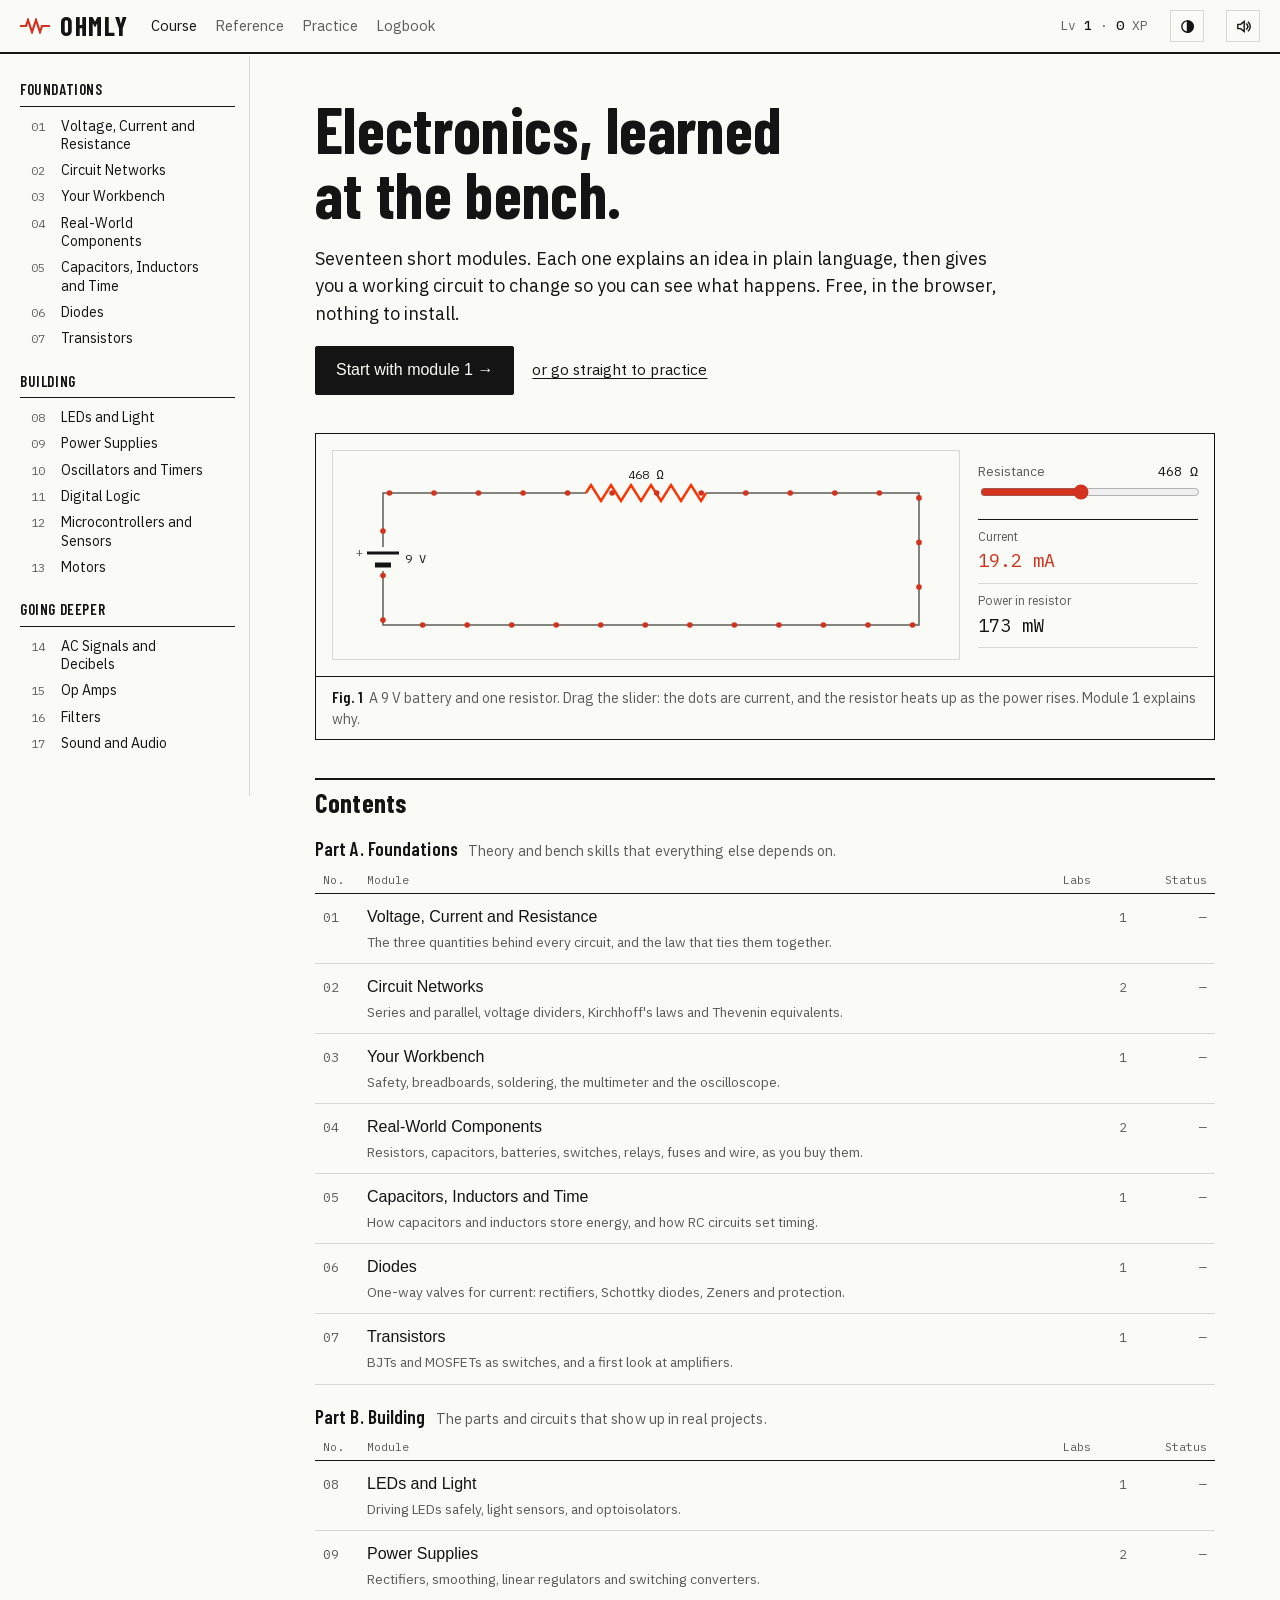
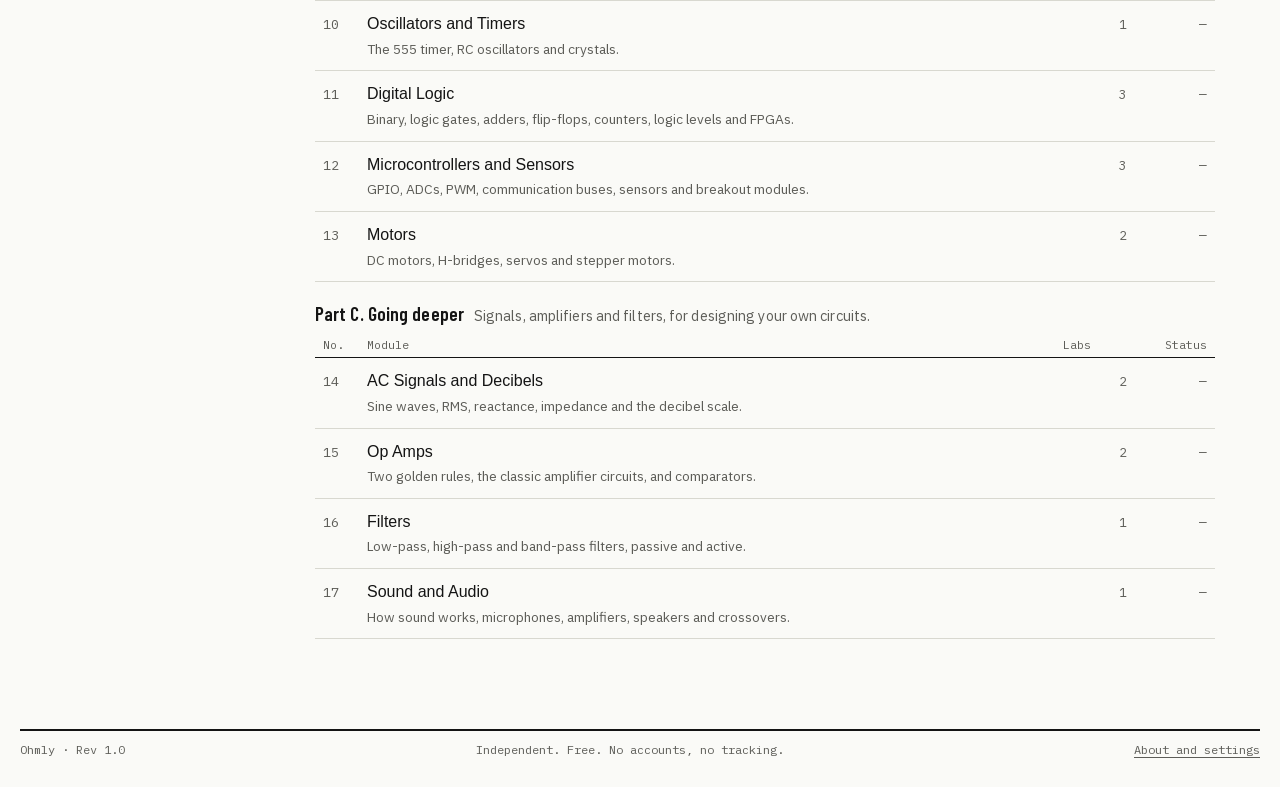
==== commit 3c222a0a: "Restructure navigation and module layout: Course, Reference, Practice, Logbook; new module sections" ====
--- a/index.html
+++ b/index.html
@@ -30,7 +30,7 @@
     Ohmly
   </a>
   <button class="btn railToggle" id="railToggle" type="button" aria-expanded="false" aria-controls="rail">Contents</button>
-  <nav class="topnav" aria-label="Sections"><a href="#home">Contents</a><a href="#arcade">Arcade</a><a href="#formulas">Formulas</a><a href="#about">About</a></nav>
+  <nav class="topnav" aria-label="Sections"><a href="#home">Course</a><a href="#reference">Reference</a><a href="#practice">Practice</a><a href="#log">Logbook</a></nav>
   <span class="spacer"></span>
   <a class="lv" id="lvLink" href="#log">Lv 1 · 0 XP</a>
   <button class="iconBtn" id="themeBtn" type="button" aria-label="Change theme"></button>
@@ -41,11 +41,13 @@
   <nav class="rail" id="rail" aria-label="Modules"></nav>
   <main id="main"><div class="wrap" id="view" tabindex="-1"><noscript><p>Ohmly is interactive and needs JavaScript enabled.</p></noscript></div></main>
 </div>
+<footer class="colophon site"><span>Ohmly · Rev 1.0</span><span>Independent. Free. No accounts, no tracking.</span><a href="#about">About and settings</a></footer>
 <div id="toasts" aria-live="polite"></div>
 <canvas id="fx" aria-hidden="true"></canvas>
 
 <script src="js/data.js"></script>
 <script src="js/core.js"></script>
+<script src="js/problems.js"></script>
 <script src="js/labs.js"></script>
 <script src="js/games.js"></script>
 <script src="js/app.js"></script>
--- a/css/app.css
+++ b/css/app.css
@@ -121,6 +121,7 @@
 table.toc td.stat.done{color:var(--accent)}
 table.toc tr:hover td{background:var(--sunk)}
 .logline{font-size:.92rem;color:var(--muted);border-top:1px solid var(--line);padding-top:12px}
+footer.site{max-width:1240px;margin:0 auto 28px;width:calc(100% - 40px)}
 .colophon{border-top:2px solid var(--rule);padding-top:10px;display:flex;justify-content:space-between;gap:14px;flex-wrap:wrap;font-family:var(--f-mono);font-size:.75rem;color:var(--muted)}
 
 /* ---------- logbook ---------- */
@@ -192,6 +193,44 @@
 .pager a{text-decoration:none;max-width:48%;font-weight:500}
 .pager a.r{text-align:right;margin-left:auto}
 .pager a span{display:block;font-family:var(--f-mono);font-weight:400;font-size:.75rem;color:var(--muted)}
+
+/* ---------- worked examples, steps, practice problems, going deeper ---------- */
+.ex{border-top:1px solid var(--line);padding:16px 0;max-width:80ch}
+.ex:first-of-type{border-top:0;padding-top:0}
+.exq{font-weight:500}
+.exq .label,.exa .label,.ph .label{display:block;margin-bottom:2px}
+ol.steps{list-style:none;counter-reset:st;margin:12px 0 0;padding:0;border-top:1px solid var(--rule)}
+ol.steps li{counter-increment:st;display:grid;grid-template-columns:28px minmax(0,1fr);gap:6px;padding:7px 0;border-bottom:1px solid var(--line);font-size:.95rem;overflow-wrap:anywhere}
+ol.steps li::before{content:counter(st);font-family:var(--f-mono);font-size:.78rem;color:var(--muted);padding-top:.15em}
+.exa{margin-top:10px;font-weight:500;color:var(--accent)}
+.exa .label{color:var(--muted);font-weight:400}
+.prob{border-top:1px solid var(--line);padding:16px 0;max-width:80ch}
+.prob:first-child{border-top:0;padding-top:0}
+.ph{display:flex;justify-content:space-between;gap:12px}
+.ph .label{margin:0}
+.ph .ok{font-family:var(--f-mono);font-size:.76rem;color:var(--accent);visibility:hidden}
+.ph .ok.on{visibility:visible}
+.pq{font-weight:500;margin:4px 0 12px}
+.pin{display:flex;gap:10px;flex-wrap:wrap;align-items:end}
+.pin .ctrl{flex:1 1 170px;max-width:240px}
+.pin input{font-family:var(--f-mono)}
+.pin .btn{padding:8px 14px}
+.pres{margin-top:12px;font-size:.95rem}
+.pres .good{color:var(--good)} .pres .bad,.pres p.bad{color:var(--bad)}
+.pres .btn{margin-top:14px}
+.drillSel{max-width:320px;margin-bottom:16px}
+details.dd{border-top:1px solid var(--line);max-width:80ch}
+details.dd:last-of-type{border-bottom:1px solid var(--line)}
+details.dd summary{cursor:pointer;list-style:none;padding:11px 28px 11px 0;position:relative;font-weight:500}
+details.dd summary::-webkit-details-marker{display:none}
+details.dd summary::after{content:"+";position:absolute;right:4px;top:9px;font-family:var(--f-mono);color:var(--accent);width:1ch;text-align:center}
+details.dd[open] summary::after{content:"−"}
+details.dd summary:hover{color:var(--accent)}
+.ddb{padding:2px 0 18px;display:flex;flex-direction:column;gap:12px;font-size:.95rem}
+.dform{border-left:3px solid var(--accent);padding:2px 0 2px 14px;font-family:var(--f-mono);font-size:.92rem;overflow-x:auto}
+.dform div{white-space:nowrap}
+.gameRow.idx{grid-template-columns:44px minmax(0,1fr) auto;gap:14px}
+.gameRow.idx .no{font-family:var(--f-mono);font-size:.85rem;color:var(--muted)}
 
 /* ---------- labs (figures) ---------- */
 .lab{border:1px solid var(--rule);background:var(--surface);scroll-margin-top:70px}
@@ -385,6 +424,8 @@
   .formulas{grid-template-columns:minmax(0,1fr)}
   .gameRow{grid-template-columns:70px minmax(0,1fr)}
   .gameRow .best{grid-column:2;text-align:left}
+  .gameRow.idx{grid-template-columns:30px minmax(0,1fr)}
+  .gameRow.idx .best{grid-column:2}
   .meterGrid{grid-template-columns:1fr}
   .adRow{grid-template-columns:40px repeat(5,minmax(0,1fr)) 40px;gap:5px}
   .lcd{font-size:1.5rem}
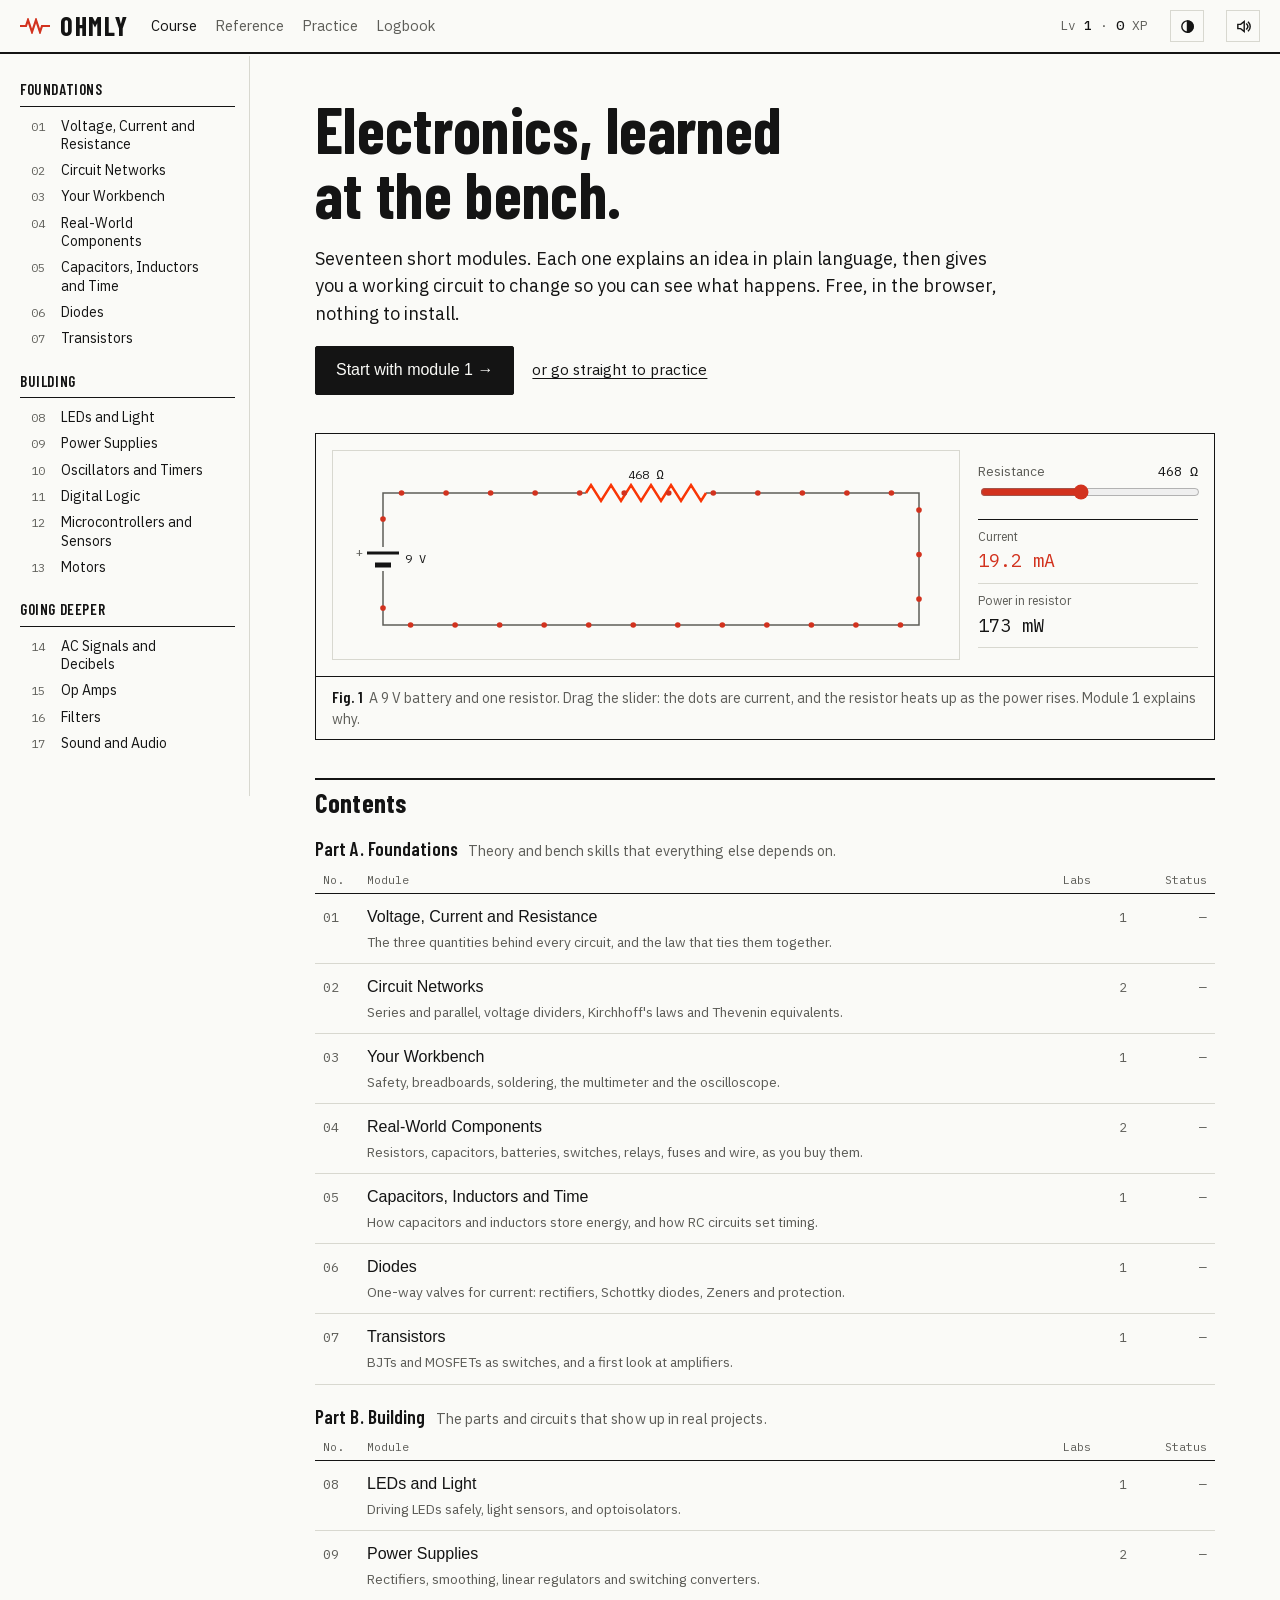
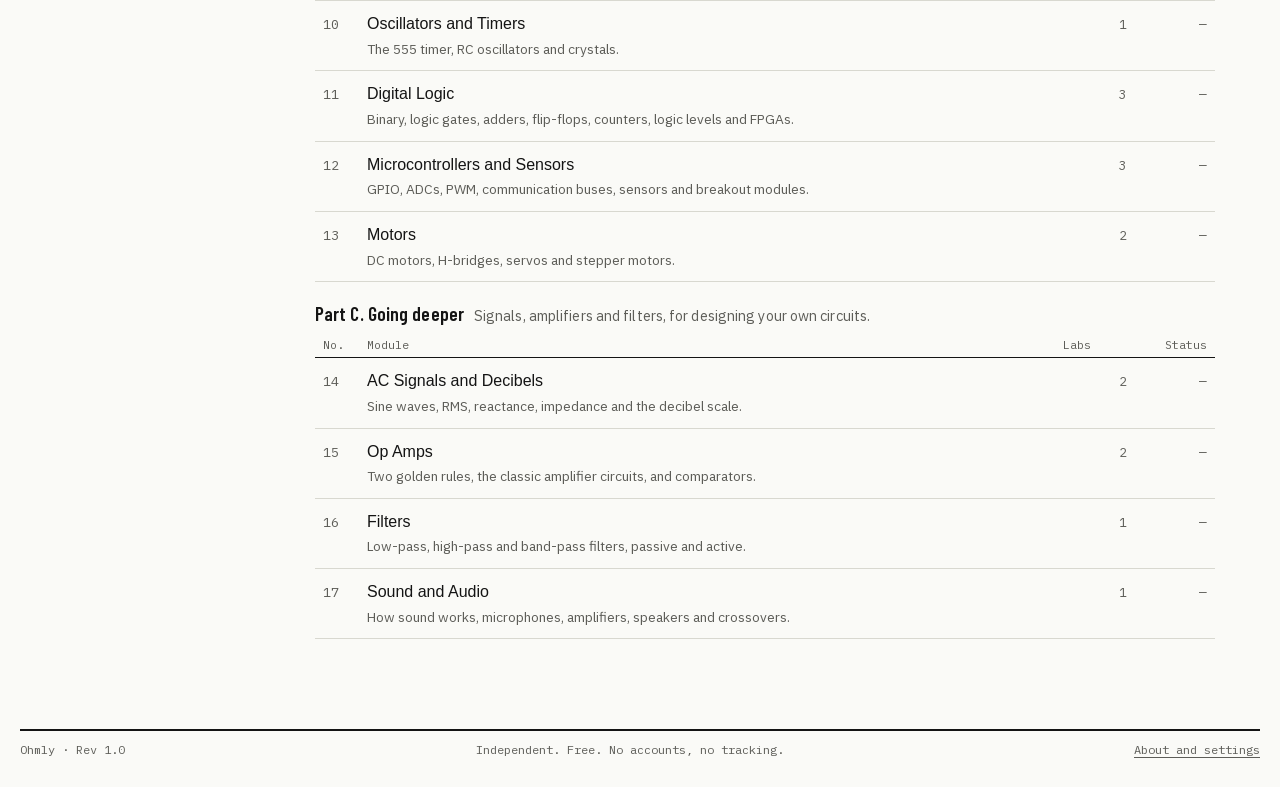
==== commit b425b3a3: "Update counts and docs for Part D: 20 modules, 30 labs, 109 quiz questions" ====
--- a/index.html
+++ b/index.html
@@ -4,13 +4,13 @@
 <meta charset="utf-8">
 <meta name="viewport" content="width=device-width, initial-scale=1, viewport-fit=cover">
 <title>Ohmly · An interactive platform for learning electronics</title>
-<meta name="description" content="A free, interactive platform for learning electronics: 17 modules, 27 animated labs, an oscilloscope simulator, arcade games and quizzes. Runs in your browser, no sign-up.">
+<meta name="description" content="A free, interactive platform for learning electronics: 20 modules, 30 animated labs, an oscilloscope simulator, arcade games and quizzes. Runs in your browser, no sign-up.">
 <meta name="theme-color" content="#FAFAF7" media="(prefers-color-scheme: light)">
 <meta name="theme-color" content="#121211" media="(prefers-color-scheme: dark)">
 <meta name="color-scheme" content="light dark">
 <meta property="og:type" content="website">
 <meta property="og:title" content="Ohmly · An interactive platform for learning electronics">
-<meta property="og:description" content="17 modules, 27 animated labs, an oscilloscope simulator and arcade games. Free, in your browser.">
+<meta property="og:description" content="20 modules, 30 animated labs, an oscilloscope simulator and arcade games. Free, in your browser.">
 <meta property="og:url" content="https://ullnorse.github.io/ohmly/">
 <meta property="og:image" content="https://ullnorse.github.io/ohmly/og.png">
 <meta property="og:image:alt" content="Ohmly: an interactive platform for learning electronics, with a signal waveform logo.">
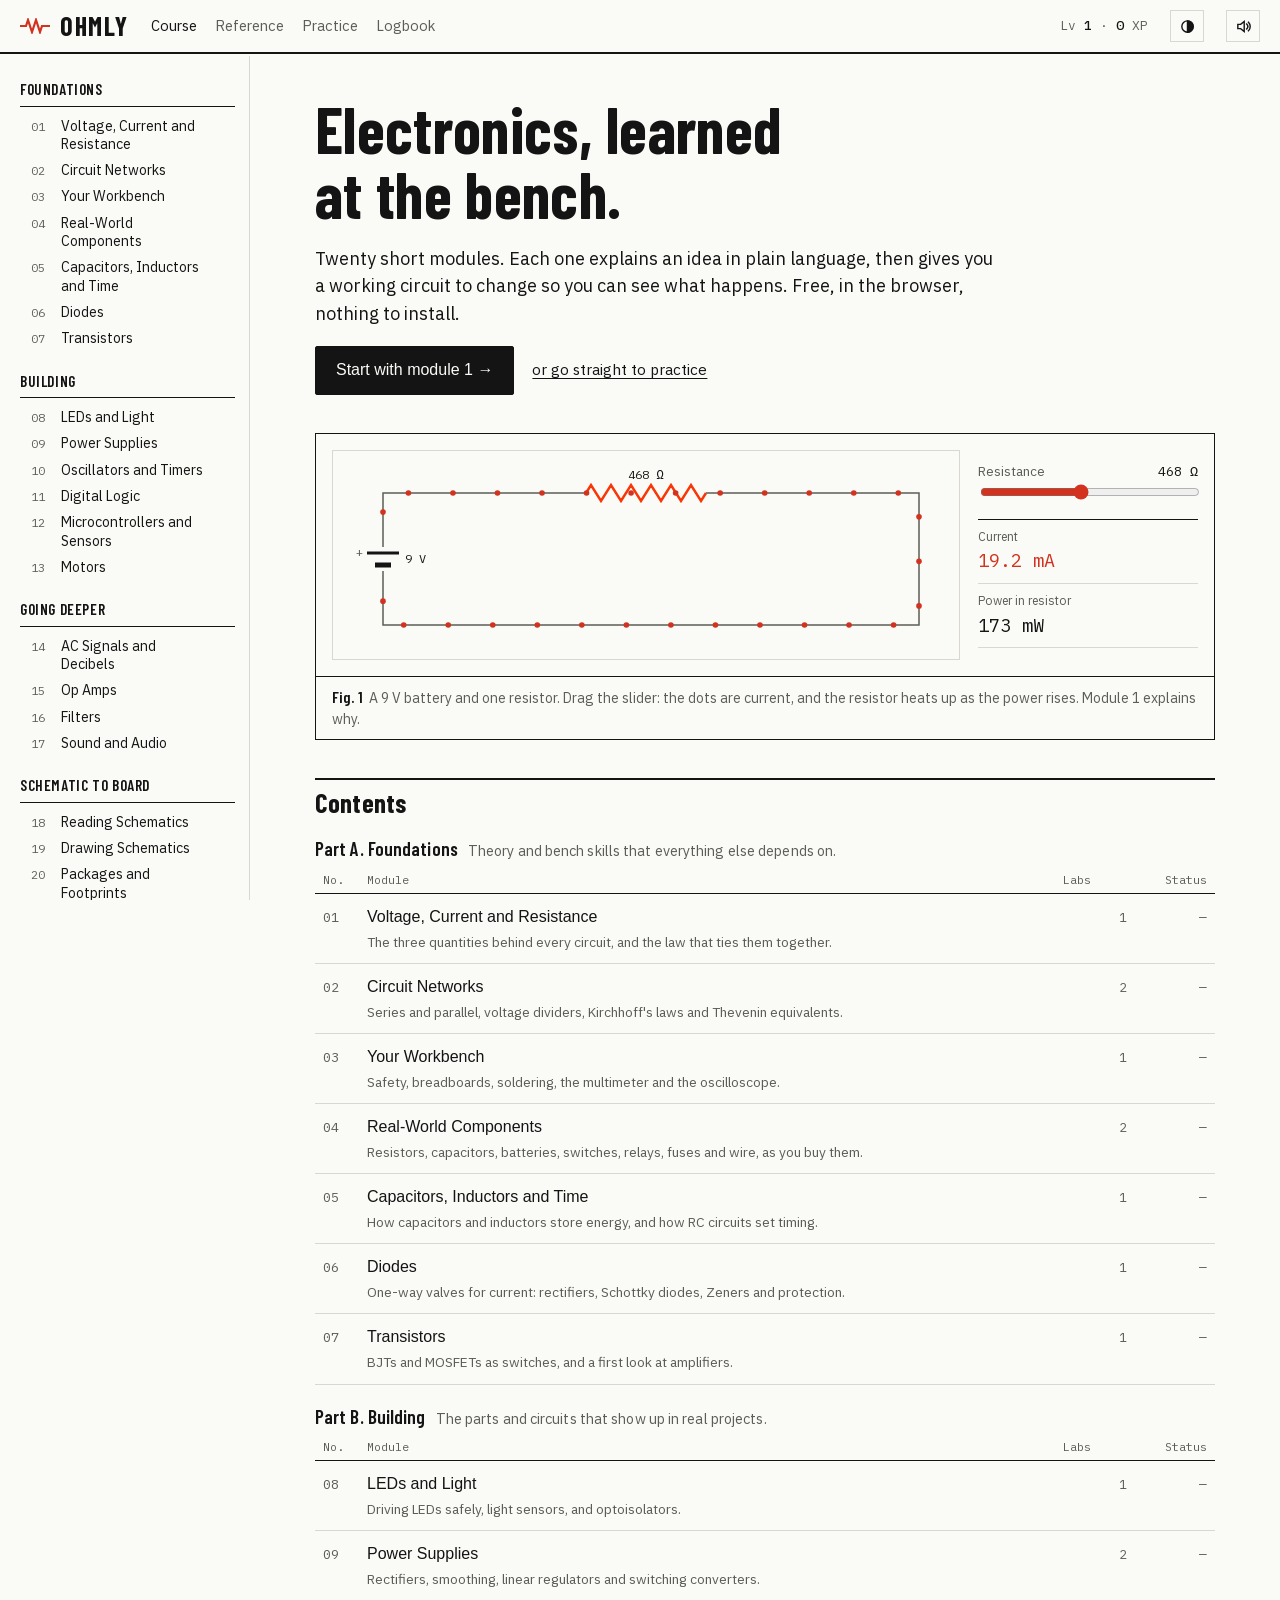
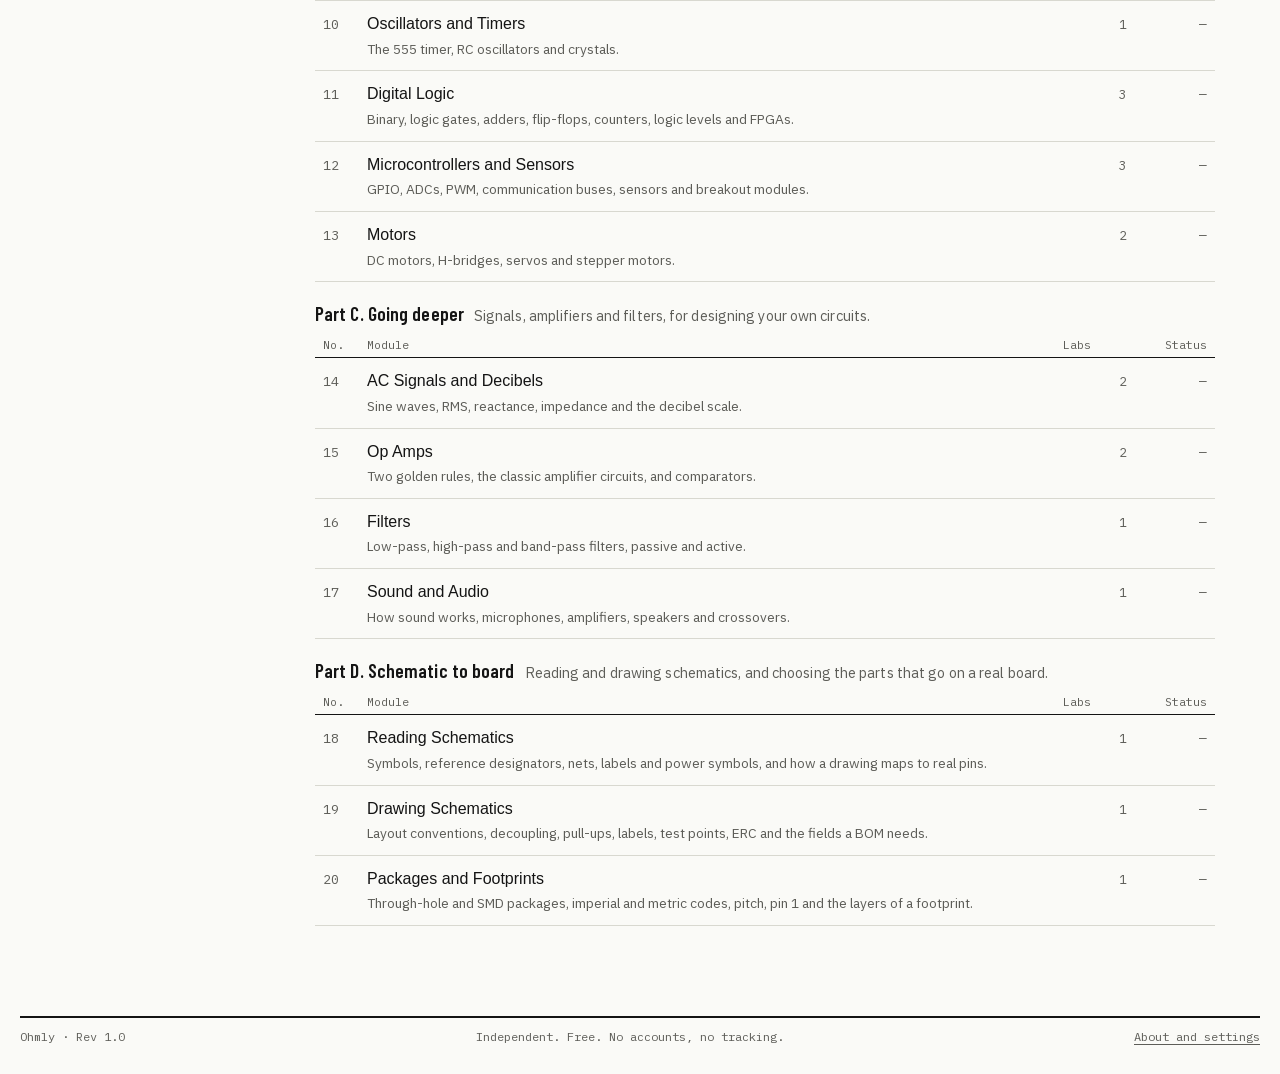
==== commit 68691d05: "Update counts and docs: 22 modules, 34 labs, 121 quiz questions" ====
--- a/index.html
+++ b/index.html
@@ -4,13 +4,13 @@
 <meta charset="utf-8">
 <meta name="viewport" content="width=device-width, initial-scale=1, viewport-fit=cover">
 <title>Ohmly · An interactive platform for learning electronics</title>
-<meta name="description" content="A free, interactive platform for learning electronics: 20 modules, 30 animated labs, an oscilloscope simulator, arcade games and quizzes. Runs in your browser, no sign-up.">
+<meta name="description" content="A free, interactive platform for learning electronics: 22 modules, 34 animated labs, an oscilloscope simulator, arcade games and quizzes. Runs in your browser, no sign-up.">
 <meta name="theme-color" content="#FAFAF7" media="(prefers-color-scheme: light)">
 <meta name="theme-color" content="#121211" media="(prefers-color-scheme: dark)">
 <meta name="color-scheme" content="light dark">
 <meta property="og:type" content="website">
 <meta property="og:title" content="Ohmly · An interactive platform for learning electronics">
-<meta property="og:description" content="20 modules, 30 animated labs, an oscilloscope simulator and arcade games. Free, in your browser.">
+<meta property="og:description" content="22 modules, 34 animated labs, an oscilloscope simulator and arcade games. Free, in your browser.">
 <meta property="og:url" content="https://ullnorse.github.io/ohmly/">
 <meta property="og:image" content="https://ullnorse.github.io/ohmly/og.png">
 <meta property="og:image:alt" content="Ohmly: an interactive platform for learning electronics, with a signal waveform logo.">
--- a/css/app.css
+++ b/css/app.css
@@ -227,6 +227,7 @@
 details.dd[open] summary::after{content:"−"}
 details.dd summary:hover{color:var(--accent)}
 .ddb{padding:2px 0 18px;display:flex;flex-direction:column;gap:12px;font-size:.95rem}
+.ddb .ideas li>span{min-width:0;overflow-wrap:anywhere}
 .dform{border-left:3px solid var(--accent);padding:2px 0 2px 14px;font-family:var(--f-mono);font-size:.92rem;overflow-x:auto}
 .dform div{white-space:nowrap}
 .gameRow.idx{grid-template-columns:44px minmax(0,1fr) auto;gap:14px}
@@ -408,6 +409,68 @@
 @keyframes tin{from{opacity:0;transform:translateY(10px)}}
 #fx{position:fixed;inset:0;width:100vw;height:100vh;pointer-events:none;z-index:40}
 
+/* schematic labs (SVG): ink wires, one red accent for the selected net or the found mistake */
+.schWrap{grid-column:1/-1;overflow-x:auto;border:1px solid var(--line);background:var(--bg)}
+.sch{display:block;width:100%;min-width:560px;height:auto;font-family:var(--f-mono);-webkit-user-select:none;user-select:none}
+.sch.mz{min-width:340px;max-width:720px;margin:0 auto}
+.sch .wire,.sch .lead{fill:none;stroke:var(--ink);stroke-width:1.5;stroke-linecap:square}
+.sch .body{fill:none;stroke:var(--ink);stroke-width:1.5;stroke-linejoin:miter}
+.sch .body.thin{stroke-width:1}
+.sch .fillb{fill:var(--ink);stroke:none}
+.sch .ncx{stroke:var(--ink);stroke-width:1.3}
+.sch .jn{fill:var(--ink)}
+.sch text{fill:var(--ink);font-size:9px}
+.sch text.ref{font-size:9.5px;font-weight:600}
+.sch text.val,.sch text.pn{fill:var(--muted);font-size:8px}
+.sch text.pn2{font-size:8px}
+.sch text.pl,.sch text.nl{font-size:9px;font-weight:600}
+.sch .hit,.sch .hitb{fill:transparent;stroke:none}
+.sch .hitw{fill:none;stroke:transparent;stroke-width:9;cursor:pointer}
+.sch .pin,.sch .tg{cursor:pointer;outline:none}
+.sch .pin:focus-visible .hit,.sch .tg:focus-visible .hitb{stroke:var(--accent);stroke-width:1.2;stroke-dasharray:3 2}
+.sch .on.wire,.sch .on .wire,.sch .pin.on .lead,.sch .on .ncx{stroke:var(--accent);stroke-width:2.6}
+.sch .jn.on{fill:var(--accent)} .sch text.on{fill:var(--accent)} .sch .on text{fill:var(--accent)}
+.sch .tg:hover .hitb{fill:var(--accent-soft)}
+.sch .tg.ok .body,.sch .tg.ok .wire,.sch .tg.ok .lead{stroke:var(--accent);stroke-width:2.4}
+.sch .tg.ok .fillb,.sch .tg.ok .jn{fill:var(--accent)} .sch .tg.ok text{fill:var(--accent)}
+.sch .tg.miss text.ref{text-decoration:line-through}
+.ro.wide{grid-column:1/-1;min-width:0}
+.ro .v.sm{font-size:.82rem;overflow-wrap:anywhere;min-width:0}
+.mzTask{font-size:.9rem}
+/* true-size lab: the package itself is ink; pads are the accent */
+.pkgPick{display:flex;flex-wrap:wrap;gap:6px;align-items:stretch}
+.pkgPick button{display:flex;flex-direction:column;align-items:center;justify-content:flex-end;gap:5px;min-width:52px;min-height:52px;padding:6px 6px 4px;border:1px solid var(--line);background:transparent;cursor:pointer;font-family:var(--f-mono);font-size:.7rem;color:var(--ink)}
+.pkgPick button:hover{border-color:var(--ink)}
+.pkgPick button[aria-pressed=true]{border-color:var(--accent);box-shadow:inset 0 0 0 1px var(--accent)}
+.pkgPick svg,.tsTrue svg{overflow:visible;flex:none}
+.pkb{fill:var(--ink)} .pkl{fill:var(--muted)}
+.cal summary{cursor:pointer;font-size:.88rem}
+.cal[open] summary{margin-bottom:6px}
+.cal > * + *{margin-top:10px}
+.cardBox{overflow:hidden}
+.cardBox svg{display:block}
+.card{fill:none;stroke:var(--accent);stroke-width:.35}
+.rt{fill:var(--muted);font-family:var(--f-mono);font-size:2.4px}
+.tick{stroke:var(--ink);stroke-width:.15;fill:none}
+.tsTrue{grid-column:1/-1;border-top:1px solid var(--rule);padding-top:8px;min-width:0;overflow:hidden}
+.tsTrue svg{display:block;margin-top:6px}
+.tsBig{grid-column:1/-1;border:1px solid var(--line);background:var(--bg);padding:8px}
+.tsBig svg{display:block;width:100%;height:260px}
+.tsBig .pad{fill:var(--accent-soft);stroke:var(--accent);stroke-width:1.2;vector-effect:non-scaling-stroke}
+.tsBig .hole{fill:var(--bg);stroke:var(--accent);stroke-width:1;vector-effect:non-scaling-stroke}
+.tsBig .pbo{fill:none;stroke:var(--ink);stroke-width:1.6;vector-effect:non-scaling-stroke}
+.tsBig .plo{fill:var(--muted);fill-opacity:.55;stroke:none}
+.tsBig .plh{fill:none;stroke:var(--muted);stroke-width:1;stroke-dasharray:2 2;vector-effect:non-scaling-stroke}
+.tsBig .crt{fill:none;stroke:var(--muted);stroke-width:1;stroke-dasharray:5 3;vector-effect:non-scaling-stroke}
+.tsBig .p1{fill:var(--ink)}
+.tsBig .dl{fill:none;stroke:var(--muted);stroke-width:1;vector-effect:non-scaling-stroke}
+.tsBig .dl.acc{stroke:var(--accent)}
+.tsBig .dim{fill:var(--ink);font-family:var(--f-mono)}
+.tsKey{display:flex;flex-wrap:wrap;gap:4px 14px;align-items:center;margin-top:6px}
+.tsKey i{display:inline-block;width:14px;height:9px;margin-right:5px;vertical-align:-1px}
+.tsKey .kp{background:var(--accent-soft);border:1px solid var(--accent)} .tsKey .kb{border:1.5px solid var(--ink)} .tsKey .kc{border:1px dashed var(--muted)} .tsKey .k1{width:8px;height:8px;border-radius:50%;background:var(--ink)}
+@media (max-width:640px){ .tsBig svg{height:210px} }
+
 @media (max-width:960px){
   .shell{grid-template-columns:minmax(0,1fr)}
   nav.rail{position:static;max-height:none;border-right:0;border-bottom:1px solid var(--line);padding:10px 20px;display:none}
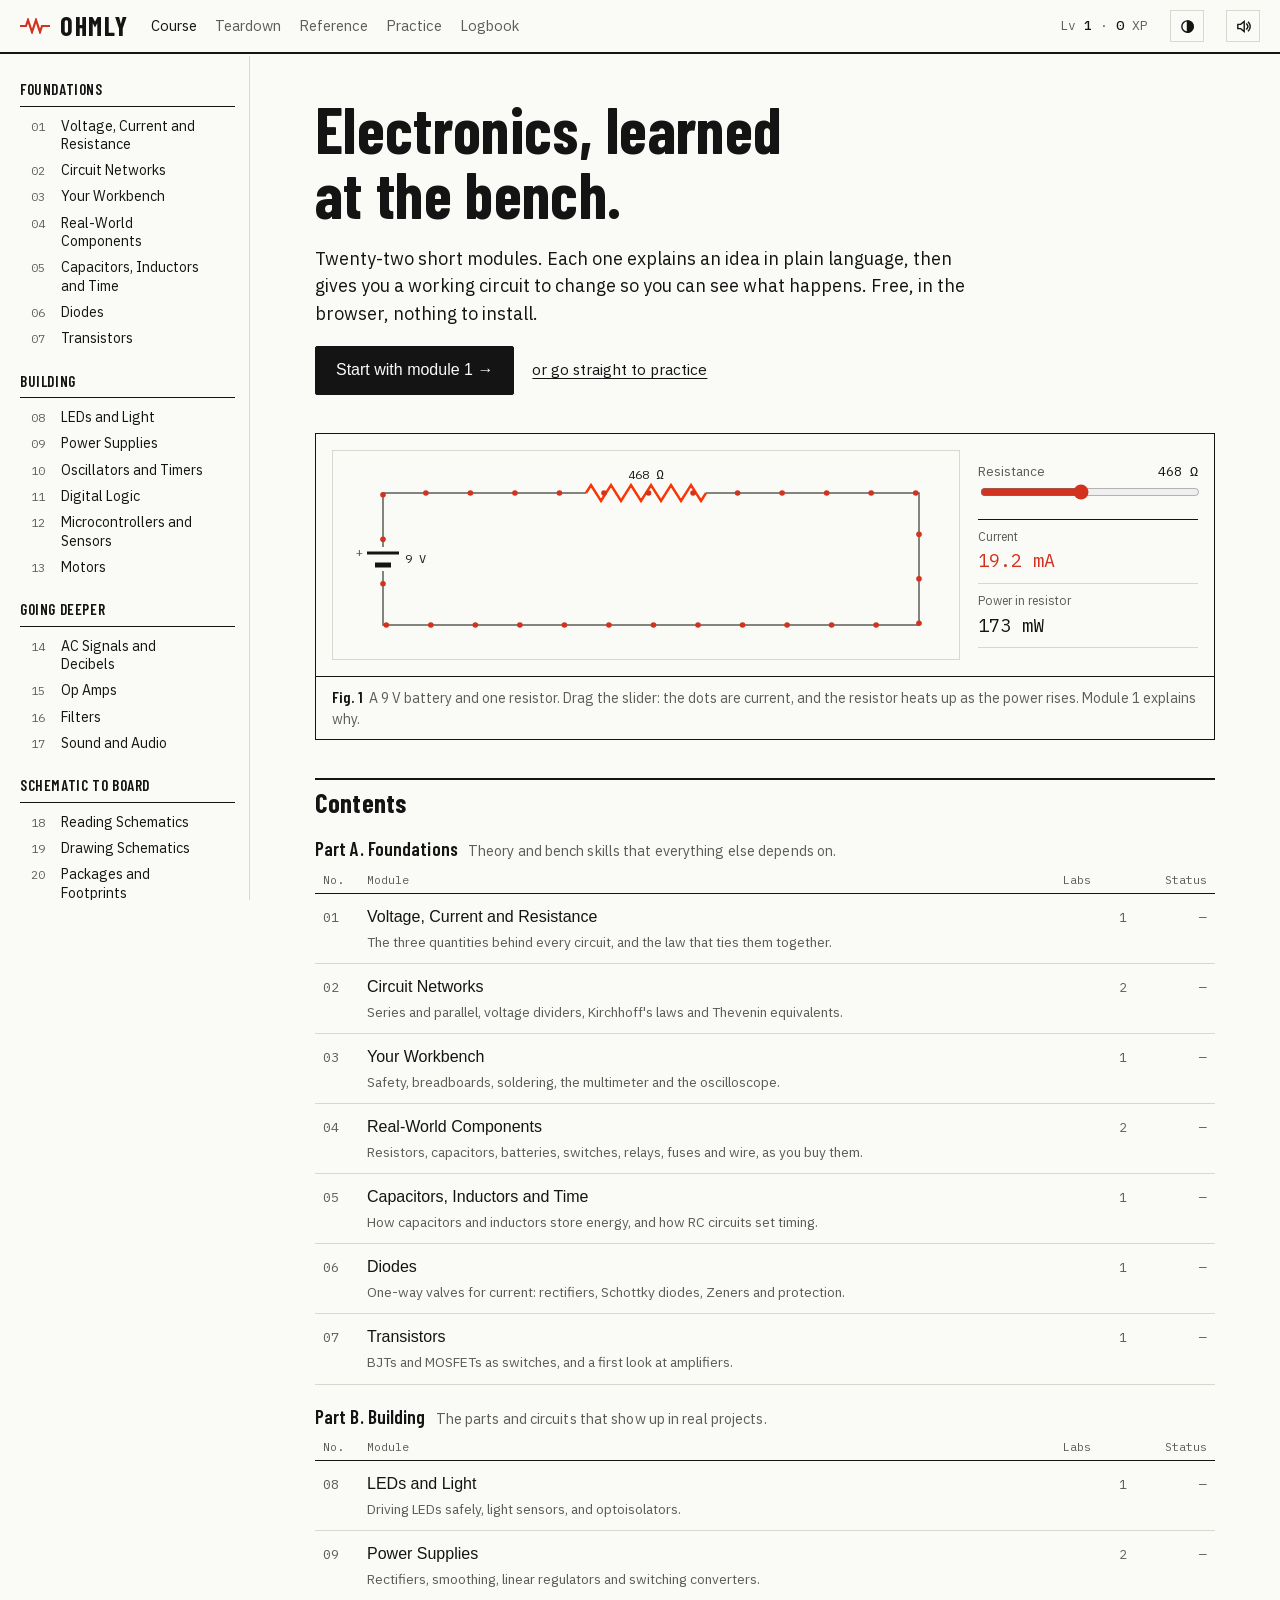
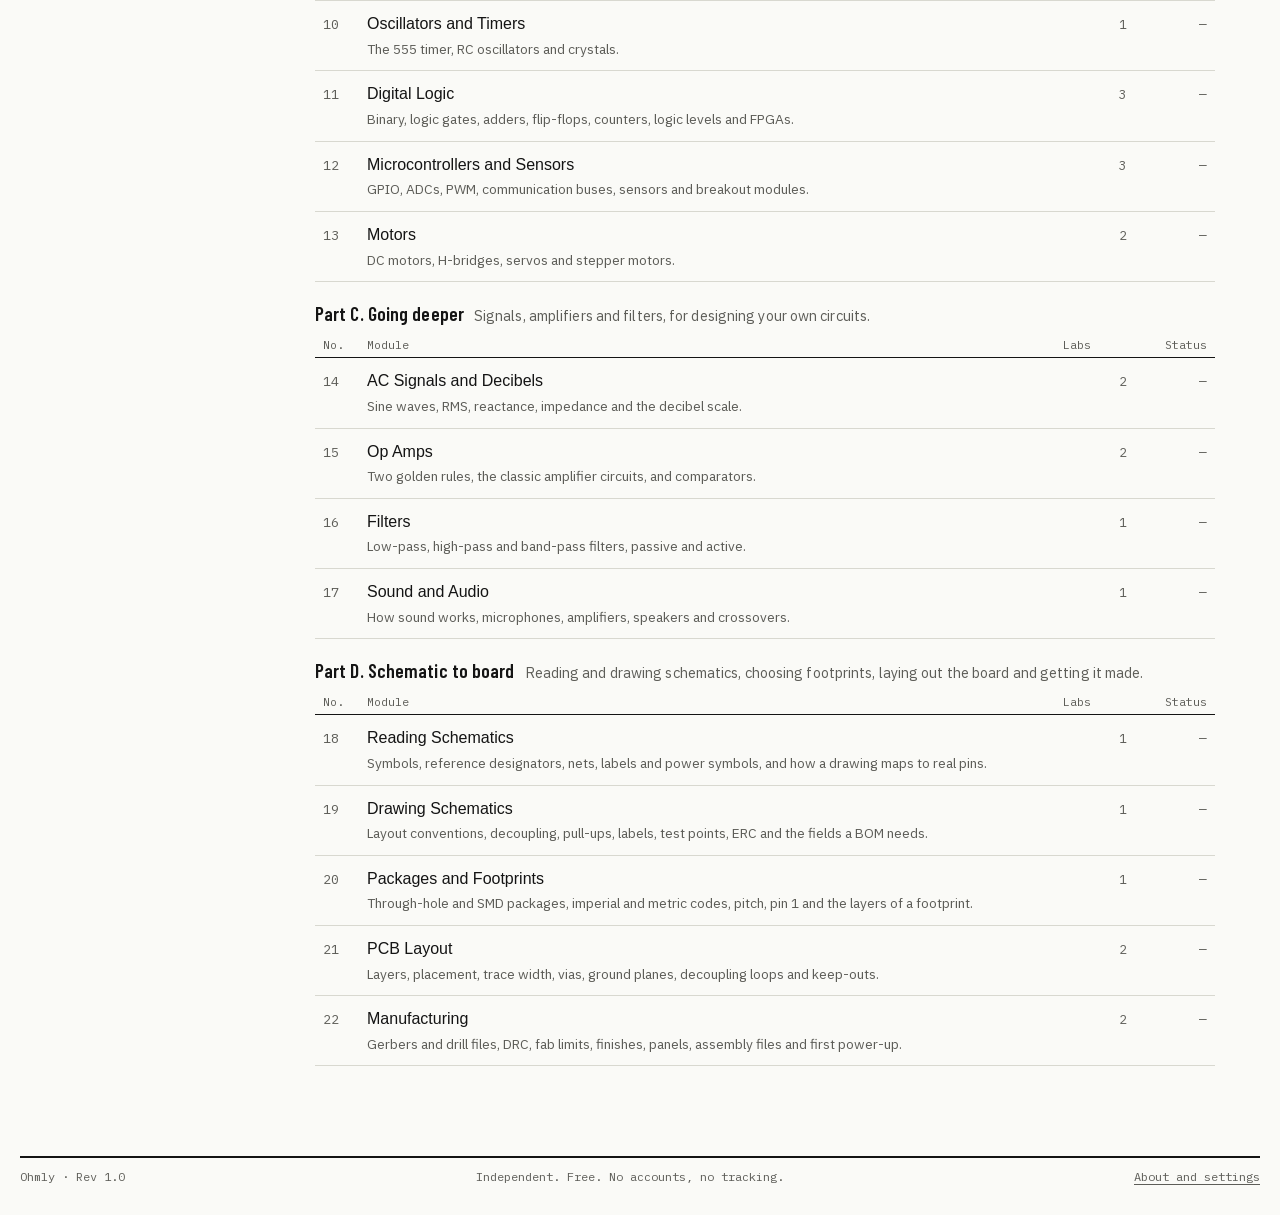
==== commit e1517021: "Add Teardown: the ull-pocket board, part by part New #teardown route between Course and Reference. T" ====
--- a/index.html
+++ b/index.html
@@ -30,7 +30,7 @@
     Ohmly
   </a>
   <button class="btn railToggle" id="railToggle" type="button" aria-expanded="false" aria-controls="rail">Contents</button>
-  <nav class="topnav" aria-label="Sections"><a href="#home">Course</a><a href="#reference">Reference</a><a href="#practice">Practice</a><a href="#log">Logbook</a></nav>
+  <nav class="topnav" aria-label="Sections"><a href="#home">Course</a><a href="#teardown">Teardown</a><a href="#reference">Reference</a><a href="#practice">Practice</a><a href="#log">Logbook</a></nav>
   <span class="spacer"></span>
   <a class="lv" id="lvLink" href="#log">Lv 1 · 0 XP</a>
   <button class="iconBtn" id="themeBtn" type="button" aria-label="Change theme"></button>
@@ -50,6 +50,7 @@
 <script src="js/problems.js"></script>
 <script src="js/labs.js"></script>
 <script src="js/games.js"></script>
+<script src="js/teardown.js"></script>
 <script src="js/app.js"></script>
 </body>
 </html>
--- a/css/app.css
+++ b/css/app.css
@@ -469,6 +469,52 @@
 .tsKey{display:flex;flex-wrap:wrap;gap:4px 14px;align-items:center;margin-top:6px}
 .tsKey i{display:inline-block;width:14px;height:9px;margin-right:5px;vertical-align:-1px}
 .tsKey .kp{background:var(--accent-soft);border:1px solid var(--accent)} .tsKey .kb{border:1.5px solid var(--ink)} .tsKey .kc{border:1px dashed var(--muted)} .tsKey .k1{width:8px;height:8px;border-radius:50%;background:var(--ink)}
+/* layout and fab labs: boards in fixed board colours, all units in mm */
+.twWrap{grid-column:1/-1;border:1px solid var(--line);background:var(--bg);padding:8px;min-width:0}
+.twWrap svg{display:block;width:100%;height:auto;max-height:340px}
+.twg{stroke:var(--line);stroke-width:.5;vector-effect:non-scaling-stroke}
+.twG{stroke:var(--muted);stroke-width:1;vector-effect:non-scaling-stroke}
+.twCu{fill:var(--copper);opacity:.5} .twCu.hl{opacity:.9}
+.twD{fill:none;stroke:var(--ink);stroke-width:1.2;vector-effect:non-scaling-stroke}
+.twT{fill:var(--ink);font-family:var(--f-mono)}
+.pcbWrap{grid-column:1/-1;overflow-x:auto;border:1px solid var(--line);background:var(--bg)}
+.pcbSv{display:block;width:100%;min-width:520px;height:auto;font-family:var(--f-mono);-webkit-user-select:none;user-select:none}
+.gbWrap .pcbSv{min-width:0}
+.pcBoard{fill:var(--board)}
+.pcT{fill:none;stroke-linecap:round;stroke-linejoin:round}
+.pcB{opacity:.24} .pcB.pcF{fill:#5a86d6} .pcB.pcT{stroke:#5a86d6}
+.pcOpen{fill:#6b6440}
+.pcCu{opacity:.6} .pcCu.pcF{fill:var(--copper)} .pcCu.pcT{stroke:var(--copper)}
+.pcLit.pcF{fill:var(--copper-lit)} .pcLit.pcT{stroke:var(--copper-lit)}
+.pcHole{fill:#0a0c0b}
+.pcSilk.pcF{fill:var(--silk)} .pcSilk.pcT{stroke:var(--silk)}
+.pcEdge{fill:none;stroke:#E3C84B;stroke-width:.12}
+.pcRat{fill:none;stroke:#fff}
+.pcbSv .tg{cursor:pointer;outline:none}
+.pcbSv .hitb{fill:transparent;stroke:none}
+.pcbSv .tg:hover .hitb{fill:rgba(255,255,255,.12)}
+.pcbSv .tg:focus-visible .hitb{stroke:#fff;stroke-width:.08;stroke-dasharray:.3 .2}
+.pcbSv .tg.miss .hitb{stroke:var(--silk);stroke-width:.06;stroke-dasharray:.2 .2}
+.pcbSv .tg.ok .hitb{stroke:var(--accent);stroke-width:.16;fill:rgba(255,90,68,.18)}
+.gbBg{fill:var(--bg)}
+.gbS.pcF{fill:var(--ink)} .gbS.pcT{stroke:var(--ink)} .gbO{fill:none;stroke:var(--ink);stroke-width:.12}
+.pcKey{grid-column:1/-1;display:flex;flex-wrap:wrap;gap:4px 14px;align-items:center}
+.pcKey i{display:inline-block;width:14px;height:9px;margin-right:5px;vertical-align:-1px}
+.pcKey .kc{background:#5d5a33} .pcKey .kx{background:var(--copper-lit)} .pcKey .ks{background:var(--silk);border:1px solid var(--line)} .pcKey .ke{border:2px solid #E3C84B} .pcKey .kb{background:#25485a}
+.dcWrap{grid-column:1/-1;border:1px solid var(--line);background:var(--bg);padding:8px;display:flex;flex-direction:column;gap:8px;min-width:0}
+.dcSv{display:block;width:100%;height:auto;max-height:520px}
+.dcGrid{stroke:rgba(255,255,255,.09);stroke-width:.02}
+.dcChip{fill:var(--chip);stroke:var(--silk);stroke-width:.05}
+.dcTx{fill:var(--silk);font-family:var(--f-mono)}
+.dcPad,.dcVia{fill:var(--copper-lit)}
+.dcTr{fill:none;stroke:var(--copper);stroke-linecap:round}
+.dcBody{fill:#B59A6A}
+.dcLoop{fill:none;stroke:#FF5A44;stroke-width:.09;stroke-dasharray:.3 .15;stroke-linejoin:round}
+.dcScale{fill:none;stroke:var(--silk);stroke-width:.05}
+.dcDrag{cursor:grab;touch-action:none;outline:none}
+.dcDrag:active{cursor:grabbing}
+.dcHit{fill:transparent}
+.dcDrag:focus-visible .dcHit{stroke:#fff;stroke-width:.06;stroke-dasharray:.25 .15}
 @media (max-width:640px){ .tsBig svg{height:210px} }
 
 @media (max-width:960px){
@@ -499,3 +545,120 @@
 nav.rail .more{display:none}
 @media (max-width:960px){ nav.rail .more{display:block} }
 @media (prefers-reduced-motion:reduce){*{transition:none!important;animation:none!important}}
+
+/* ---------- teardown: one real board. The board is a "hardware" surface: dark solder mask in both themes,
+   copper layers in muted, distinct inks, ENIG pads, white silk. ---------- */
+body.tdWide .shell{grid-template-columns:minmax(0,1fr);max-width:none}
+body.tdWide nav.rail:not(.open){display:none}
+body.tdWide .wrap{max-width:1500px;gap:18px}
+body.tdWide main{padding-block:22px 40px}
+.td{--tdSub:#24312B;--tdStage:var(--sunk);--tdF:#C8874A;--tdI1:#A3A35A;--tdI2:#4F9E95;--tdB:#6E8DC4;--tdPad:#D9B45E;--tdSilk:#EEF2EE;--tdEdge:#E3C84B;--tdHi:#FF6A4F;--tdHiPad:#FFD9A0;
+  display:grid;grid-template-columns:240px minmax(0,1fr) 330px;gap:0;height:calc(100vh - 190px);min-height:540px;border:1px solid var(--rule)}
+:root[data-theme="dark"] .td{--tdSub:#18211D}
+@media (prefers-color-scheme: dark){ :root:not([data-theme="light"]) .td{--tdSub:#18211D} }
+.tdHead h1{font-size:clamp(2.2rem,4.5vw,3rem)}
+.tdHead .lede{max-width:80ch;margin-top:6px;font-size:1rem}
+.tdPane{overflow:auto;min-width:0;padding:12px 14px;font-size:.9rem;background:var(--bg)}
+.tdList{border-right:1px solid var(--line)}
+.tdCard{border-left:1px solid var(--line);display:flex;flex-direction:column;gap:12px;padding:14px 16px}
+.tdCard h2{font-size:1.5rem}
+.tdCard h3{font-size:1rem;letter-spacing:.04em;text-transform:uppercase;border-top:1px solid var(--rule);padding-top:8px;margin-top:4px}
+.tdCard table.spec{font-size:.86rem}
+.tdCard table.spec td{padding:5px 4px;vertical-align:top}
+.tdCard table.spec td:last-child{text-align:right;overflow-wrap:anywhere}
+.tdNetH{font-family:var(--f-mono);font-size:1.3rem;overflow-wrap:anywhere}
+.tdStack tr.die td{color:var(--muted);font-size:.8rem}
+.tdGrp{margin-top:14px}
+.tdGrp h3{font-size:.95rem;letter-spacing:.04em;text-transform:uppercase;border-bottom:1px solid var(--rule);padding-bottom:3px;margin-bottom:4px;display:flex;justify-content:space-between;align-items:baseline}
+.tdGrp ul,.tdGrp ol,.tdNets,.tdMem,.tdLearn{list-style:none;margin:0;padding:0}
+.tdItem{display:grid;grid-template-columns:44px minmax(0,1fr);gap:6px;align-items:baseline;width:100%;text-align:left;background:none;border:0;border-left:3px solid transparent;padding:3px 4px 3px 6px;cursor:pointer;line-height:1.3;font-size:.86rem}
+.tdItem .mono{font-size:.75rem;color:var(--muted)}
+.tdItem:hover{background:var(--sunk)}
+.tdItem.on{border-left-color:var(--accent);background:var(--sunk);font-weight:500}
+.tdMem li{display:flex;align-items:baseline;gap:6px;flex-wrap:wrap}
+.tdMem .tdItem{width:auto;flex:1 1 160px}
+.tdNets{display:flex;flex-direction:column;gap:3px}
+.tdNet{font-family:var(--f-mono);font-size:.82rem;background:none;border:0;border-bottom:1px solid var(--line);padding:1px 0;cursor:pointer;color:var(--ink);overflow-wrap:anywhere;text-align:left}
+.tdNet:hover{color:var(--accent);border-bottom-color:var(--accent)}
+.tdLearn li{padding:3px 0}
+.tdLearn a.label{margin-left:4px}
+.tdStep{display:flex;gap:8px;justify-content:space-between;margin-top:auto;padding-top:6px}
+.tdStep .btn{padding:6px 12px;font-size:.85rem}
+.tdBoard{display:flex;flex-direction:column;min-width:0;min-height:0;background:var(--tdStage)}
+.tdBar{display:flex;align-items:center;gap:6px;padding:6px 8px;border-bottom:1px solid var(--line);background:var(--bg);flex-wrap:wrap}
+.tdBar .sp{flex:1}
+.tdBar .iconBtn{font-family:var(--f-mono);font-size:1rem}
+.tdFit{padding:4px 12px;font-size:.85rem;height:32px}
+.tdLayers{display:flex;flex-wrap:wrap;gap:2px 10px}
+.tdTog{display:inline-flex;align-items:center;gap:5px;font-family:var(--f-mono);font-size:.74rem;color:var(--muted);cursor:pointer;white-space:nowrap}
+.tdTog input{margin:0;accent-color:var(--accent)}
+.tdTog i{display:inline-block;width:10px;height:10px}
+.tdTogF i{background:var(--tdF)} .tdTogI1 i{background:var(--tdI1)} .tdTogI2 i{background:var(--tdI2)} .tdTogB i{background:var(--tdB)}
+.tdTogS i{background:var(--tdSilk);border:1px solid var(--line)} .tdTogZ i{background:var(--tdF);opacity:.4} .tdTogR i{border:1px solid var(--muted)}
+.tdStage{position:relative;flex:1;min-height:0;overflow:hidden;touch-action:none;cursor:grab;outline:none}
+.tdStage.grab{cursor:grabbing}
+.tdStage:focus-visible{box-shadow:inset 0 0 0 2px var(--accent)}
+.tdStage svg{position:absolute;inset:0;width:100%;height:100%;display:block}
+.tdHover{padding:4px 10px;border-top:1px solid var(--line);background:var(--bg);white-space:nowrap;overflow:hidden;text-overflow:ellipsis;min-height:1.9em}
+.tdLoading{padding:8px 0}
+/* board inks */
+.tdSub{fill:var(--tdSub)}
+.tdEdge{fill:none;stroke:var(--tdEdge);stroke-width:.1}
+.tdL path{fill:none;stroke-linecap:round;stroke-linejoin:round}
+.tdLF{--c:var(--tdF)} .tdLI1{--c:var(--tdI1)} .tdLI2{--c:var(--tdI2)} .tdLB{--c:var(--tdB)}
+.tdL .tdZone{fill:var(--c);opacity:.2;stroke:none}
+.tdL .tdTr{stroke:var(--c)}
+.tdLB,.tdLI2,.tdLI1{opacity:.75}
+.tdL .tdPad,.tdLthru .tdPad{fill:var(--tdPad);stroke:none}
+.tdLB .tdPad{fill:var(--tdB)}
+.noZones .tdZone,.noZones .tdHiZone{display:none}
+.tdOver rect{fill:rgba(140,150,145,.12);stroke:var(--muted);stroke-width:.1;stroke-dasharray:.4 .3}
+.tdAnno{fill:var(--muted);font-family:var(--f-mono);text-anchor:middle;dominant-baseline:middle;letter-spacing:.15em}
+.tdVia{fill:#B9BDB8}
+.tdDrill{fill:#0B0F0D}
+.tdSilkL{fill:none;stroke:var(--tdSilk);stroke-width:.12;stroke-linecap:round;opacity:.85}
+.tdSilkT text{fill:var(--tdSilk);font-family:var(--f-mono);text-anchor:middle;dominant-baseline:middle;opacity:.9}
+.tdRefs text{fill:#fff;font-family:var(--f-mono);text-anchor:middle;paint-order:stroke;stroke:#000;stroke-width:.06;opacity:.85}
+.tdShade{fill:var(--tdSub);opacity:.72}
+.tdHiL{opacity:1}
+.tdHiL path{fill:none;stroke-linecap:round;stroke-linejoin:round}
+.tdHiL .tdHiTr{stroke:var(--tdHi)}
+.tdHiL .tdHiZone{fill:var(--tdHi);opacity:.22;stroke:none}
+.tdHiPad{fill:var(--tdHiPad)}
+.tdHiPart{fill:var(--tdHiPad)}
+.tdHiBox{fill:rgba(255,106,79,.10);stroke:var(--tdHi);stroke-width:2}
+.tdHiBox.assy{fill:none;stroke-dasharray:6 4}
+/* design-note pins: HTML buttons laid over the board so they stay one size at any zoom */
+.tdPins{position:absolute;left:0;top:0;width:0;height:0}
+.tdPin{position:absolute;left:-12px;top:-12px;width:24px;height:24px;border-radius:50%;border:2px solid #fff;background:var(--accent);color:#fff;font-family:var(--f-mono);font-size:.78rem;font-weight:600;display:grid;place-items:center;padding:0;cursor:pointer;box-shadow:0 1px 4px rgba(0,0,0,.45)}
+.tdPin:hover,.tdPin.on{background:#fff;color:var(--accent);border-color:var(--accent)}
+.tdPin:focus-visible{outline:2px solid #fff;outline-offset:2px}
+.tdTabs{display:none}
+.tdCredit{margin-top:4px}
+@media (max-width:1180px){
+  .td{grid-template-columns:210px minmax(0,1fr) 290px}
+}
+@media (max-width:980px) and (min-width:761px){
+  .td{grid-template-columns:200px minmax(0,1fr);grid-template-rows:minmax(0,1fr) auto;height:auto}
+  .tdList{grid-row:1/3;max-height:calc(100vh - 160px)}
+  .tdBoard{height:62vh;min-height:420px}
+  .tdCard{border-left:0;border-top:1px solid var(--line)}
+}
+@media (max-width:760px){
+  body.tdWide main{padding-block:14px 30px}
+  .tdHead .lede{font-size:1rem}
+  .td{display:block;height:auto;min-height:0;border:0}
+  .tdBoard{height:min(64vh,560px);min-height:340px;border:1px solid var(--rule)}
+  .tdBar{gap:4px}
+  .tdLayers{gap:2px 8px}
+  .tdPane{position:fixed;left:0;right:0;bottom:0;z-index:7;max-height:58vh;border:0;border-top:2px solid var(--rule);
+    padding:12px max(16px,env(safe-area-inset-left,0px)) calc(70px + env(safe-area-inset-bottom,0px)) max(16px,env(safe-area-inset-right,0px));
+    box-shadow:0 -6px 24px rgba(0,0,0,.18);transform:translateY(105%);transition:transform .2s;visibility:hidden}
+  .td[data-sheet="list"] .tdList,.td[data-sheet="card"] .tdCard{transform:none;visibility:visible}
+  .tdTabs{display:flex;gap:8px;position:fixed;left:0;right:0;bottom:0;z-index:8;background:var(--bg);border-top:1px solid var(--line);
+    padding:8px max(16px,env(safe-area-inset-left,0px)) calc(8px + env(safe-area-inset-bottom,0px)) max(16px,env(safe-area-inset-right,0px))}
+  .tdTabs .btn{flex:1;padding:8px 10px}
+  .tdTabs .btn[aria-expanded="true"]{background:var(--ink);color:var(--bg)}
+  .tdCredit{margin-bottom:56px}
+  body.tdWide footer.site{margin-bottom:76px}
+}
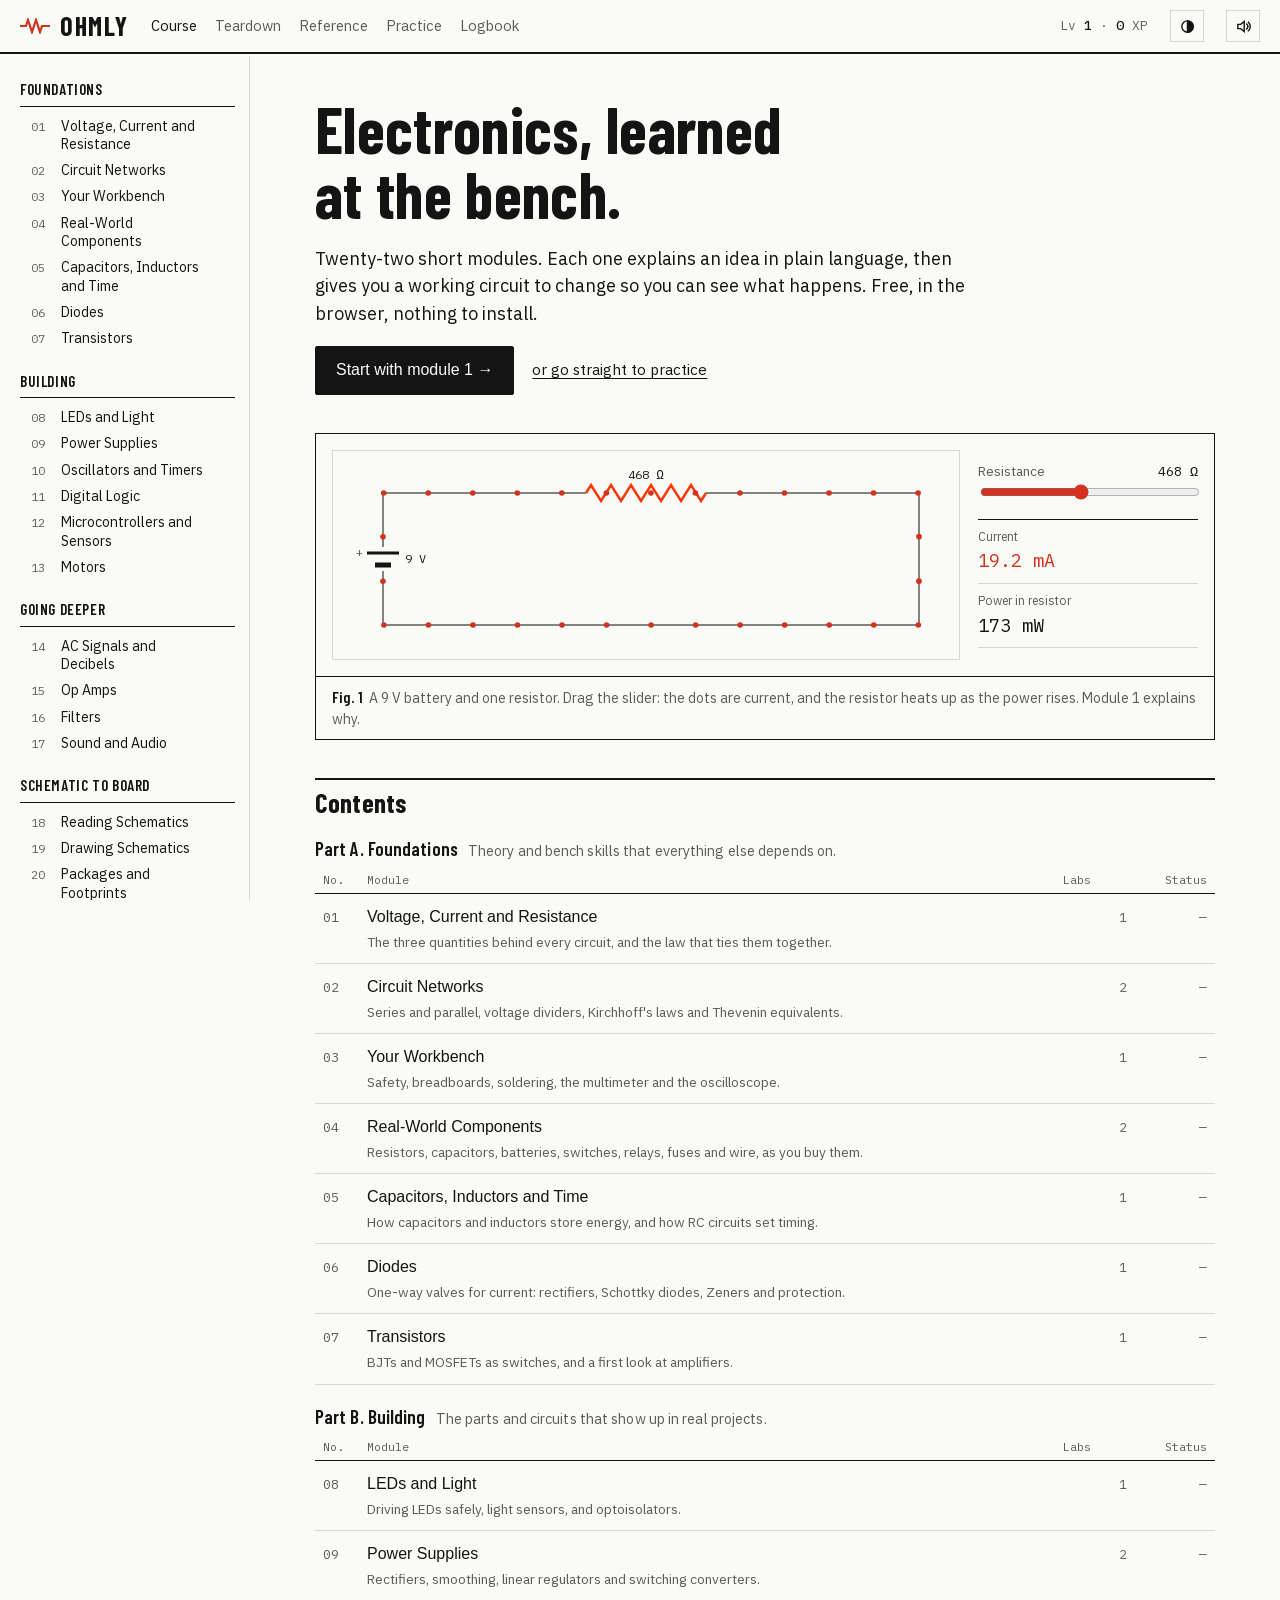
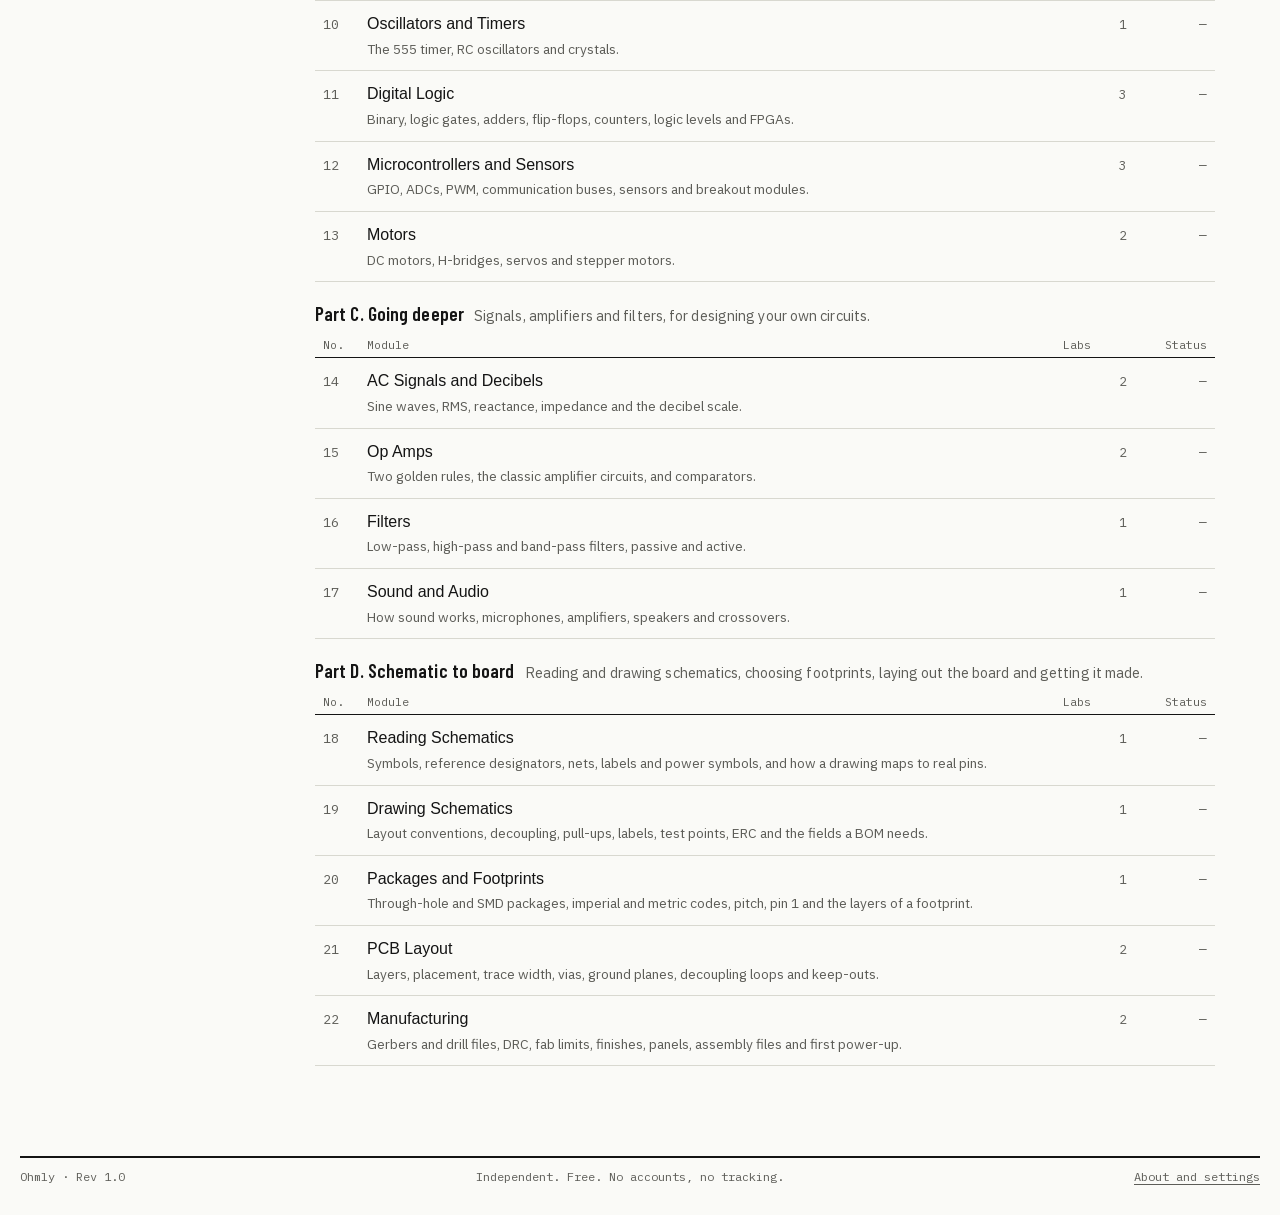
==== commit 0bdce949: "Teardown: timeline, power model, stories and probe One phase model built from datasheet-typical curr" ====
--- a/index.html
+++ b/index.html
@@ -51,6 +51,7 @@
 <script src="js/labs.js"></script>
 <script src="js/games.js"></script>
 <script src="js/teardown.js"></script>
+<script src="js/teardown-time.js"></script>
 <script src="js/app.js"></script>
 </body>
 </html>
--- a/css/app.css
+++ b/css/app.css
@@ -553,7 +553,10 @@
 body.tdWide .wrap{max-width:1500px;gap:18px}
 body.tdWide main{padding-block:22px 40px}
 .td{--tdSub:#24312B;--tdStage:var(--sunk);--tdF:#C8874A;--tdI1:#A3A35A;--tdI2:#4F9E95;--tdB:#6E8DC4;--tdPad:#D9B45E;--tdSilk:#EEF2EE;--tdEdge:#E3C84B;--tdHi:#FF6A4F;--tdHiPad:#FFD9A0;
-  display:grid;grid-template-columns:240px minmax(0,1fr) 330px;gap:0;height:calc(100vh - 190px);min-height:540px;border:1px solid var(--rule)}
+  display:grid;grid-template-columns:240px minmax(0,1fr) 330px;grid-template-rows:minmax(300px,1fr) auto;gap:0;min-height:max(780px,calc(100vh - 110px));border:1px solid var(--rule)}
+.tdList{grid-column:1;grid-row:1/3} .tdBoard{grid-column:2;grid-row:1} .tdTime{grid-column:2;grid-row:2} .tdCard{grid-column:3;grid-row:1/3}
+/* side panes scroll inside whatever height the middle column sets */
+@media (min-width:981px){ .tdList,.tdCard{contain:size} }
 :root[data-theme="dark"] .td{--tdSub:#18211D}
 @media (prefers-color-scheme: dark){ :root:not([data-theme="light"]) .td{--tdSub:#18211D} }
 .tdHead h1{font-size:clamp(2.2rem,4.5vw,3rem)}
@@ -634,13 +637,60 @@
 .tdPin:hover,.tdPin.on{background:#fff;color:var(--accent);border-color:var(--accent)}
 .tdPin:focus-visible{outline:2px solid #fff;outline-offset:2px}
 .tdTabs{display:none}
+/* timeline: the time half. The current plot is datasheet ink on paper; the probe strip is a scope screen in both themes. */
+.tdTime{display:flex;flex-direction:column;min-width:0;border-top:1px solid var(--rule);background:var(--bg)}
+.tdTBar{border-top:0}
+.tdTBar select{font-family:var(--f-mono);font-size:.78rem;padding:4px 6px;border:1px solid var(--line);background:var(--bg);max-width:190px}
+.tdPre{display:inline-flex;gap:0}
+.tdPre .btn,.tdProbeB{padding:3px 9px;font-size:.8rem;height:30px;border-width:1px}
+.tdPre .btn+.btn{border-left:0}
+.tdProbeB[aria-pressed="true"]{background:var(--accent);border-color:var(--accent);color:#fff}
+.tdTog input:disabled+*{opacity:.5}
+.tdScope{position:relative;height:184px;touch-action:none;cursor:crosshair;outline:none;background:var(--bg)}
+.td.probing .tdScope{height:268px}
+.tdScope:focus-visible{box-shadow:inset 0 0 0 2px var(--accent)}
+.tdScope canvas{position:absolute;inset:0;width:100%;height:100%;display:block}
+.tdRead{padding:3px 10px;border-top:1px solid var(--line);white-space:nowrap;overflow:hidden;text-overflow:ellipsis;min-height:1.9em}
+.tdStats{display:flex;flex-wrap:wrap;gap:2px 16px;padding:4px 10px;border-top:1px solid var(--line)}
+.tdStats b{color:var(--ink);font-weight:500}
+.tdEst{color:var(--warn)}
+.tdSrc{padding:0 10px 6px}
+.tdSrc summary{cursor:pointer;padding:3px 0}
+.tdSrcT{font-size:.76rem}
+.tdSrcT td{padding:3px 4px;vertical-align:top}
+.tdSrcT td:last-child{font-family:var(--f-body);text-align:left;color:var(--muted)}
+.tdSrcT td:nth-child(3){font-family:var(--f-mono);text-align:right;white-space:nowrap}
+/* story panel */
+.tdStory{padding:8px 12px 10px;border-bottom:1px solid var(--line);background:var(--accent-soft);display:flex;flex-direction:column;gap:5px}
+.tdStory[hidden]{display:none}
+.tdStH{display:flex;justify-content:space-between;align-items:center;gap:8px}
+.tdStH .iconBtn{width:28px;height:26px}
+.tdStory h3{font-size:1.15rem}
+.tdStB{display:flex;flex-direction:column;gap:5px;max-height:min(30vh,250px);overflow-y:auto;outline:none}
+.tdBudget tr td{padding-block:1px;line-height:1.35}
+.tdStT{max-width:78ch;font-size:.92rem}
+.tdStL a{color:var(--ink)}
+.tdStC{display:flex;align-items:center;gap:6px;flex-wrap:wrap}
+.tdStC .btn{padding:4px 11px;font-size:.84rem}
+.tdDots{display:inline-flex;gap:2px;margin-left:6px}
+.tdDots button{width:22px;height:22px;padding:0;border:0;background:none;cursor:pointer;display:grid;place-items:center}
+.tdDots button::before{content:"";width:9px;height:9px;border-radius:50%;border:1.5px solid var(--ink)}
+.tdDots button.on::before{background:var(--accent);border-color:var(--accent)}
+.tdBudget{font-size:.8rem;max-width:520px}
+.tdBudget td{padding:2px 4px}
+.tdBudget td:first-child{font-family:var(--f-mono);width:44px;color:var(--muted)}
+.tdBudget tr.on td{color:var(--ink);font-weight:600}
+.tdBudget tr:not(.on):not(.sum) td{color:var(--muted)}
+.tdBudget tr.sum td{border-top:1.5px solid var(--rule);font-weight:600}
+.tdStoriesL .tdItem .mono{white-space:nowrap}
 .tdCredit{margin-top:4px}
 @media (max-width:1180px){
   .td{grid-template-columns:210px minmax(0,1fr) 290px}
 }
 @media (max-width:980px) and (min-width:761px){
-  .td{grid-template-columns:200px minmax(0,1fr);grid-template-rows:minmax(0,1fr) auto;height:auto}
-  .tdList{grid-row:1/3;max-height:calc(100vh - 160px)}
+  .td{grid-template-columns:200px minmax(0,1fr);grid-template-rows:auto auto auto;height:auto}
+  .tdList{grid-row:1/4;max-height:calc(100vh - 160px)}
+  .tdCard{grid-column:2;grid-row:3}
   .tdBoard{height:62vh;min-height:420px}
   .tdCard{border-left:0;border-top:1px solid var(--line)}
 }
@@ -651,14 +701,30 @@
   .tdBoard{height:min(64vh,560px);min-height:340px;border:1px solid var(--rule)}
   .tdBar{gap:4px}
   .tdLayers{gap:2px 8px}
-  .tdPane{position:fixed;left:0;right:0;bottom:0;z-index:7;max-height:58vh;border:0;border-top:2px solid var(--rule);
+  .tdPane{position:fixed;left:0;right:0;bottom:0;z-index:7;max-height:44vh;border:0;border-top:2px solid var(--rule);
     padding:12px max(16px,env(safe-area-inset-left,0px)) calc(70px + env(safe-area-inset-bottom,0px)) max(16px,env(safe-area-inset-right,0px));
     box-shadow:0 -6px 24px rgba(0,0,0,.18);transform:translateY(105%);transition:transform .2s;visibility:hidden}
   .td[data-sheet="list"] .tdList,.td[data-sheet="card"] .tdCard{transform:none;visibility:visible}
+  .tdBoard{scroll-margin-top:60px}
+  .td[data-sheet="list"] .tdBoard,.td[data-sheet="card"] .tdBoard{height:calc(56vh - 64px);min-height:0}
   .tdTabs{display:flex;gap:8px;position:fixed;left:0;right:0;bottom:0;z-index:8;background:var(--bg);border-top:1px solid var(--line);
     padding:8px max(16px,env(safe-area-inset-left,0px)) calc(8px + env(safe-area-inset-bottom,0px)) max(16px,env(safe-area-inset-right,0px))}
   .tdTabs .btn{flex:1;padding:8px 10px}
   .tdTabs .btn[aria-expanded="true"]{background:var(--ink);color:var(--bg)}
   .tdCredit{margin-bottom:56px}
+  .tdTime{border:1px solid var(--rule);border-top:0}
+  .tdTBar{gap:4px 6px}
+  .tdTBar select{max-width:none;flex:1 1 100%}
+  .tdScope{height:150px}
+  .td.probing .tdScope{height:220px}
+  .td.storyOn .tdBoard{height:36vh;min-height:220px}
+  .td.storyOn .tdScope{height:132px}
+  .td.storyOn.probing .tdScope{height:190px}
+  .tdStory{gap:3px;padding:6px 10px 8px}
+  .tdStB{max-height:none;overflow:visible;gap:3px}
+  .tdStT{font-size:.88rem}
+  .tdStC .btn{padding:4px 9px}
+  .tdDots{margin-left:0}
+  .tdSrcT td:last-child{display:none}
   body.tdWide footer.site{margin-bottom:76px}
 }
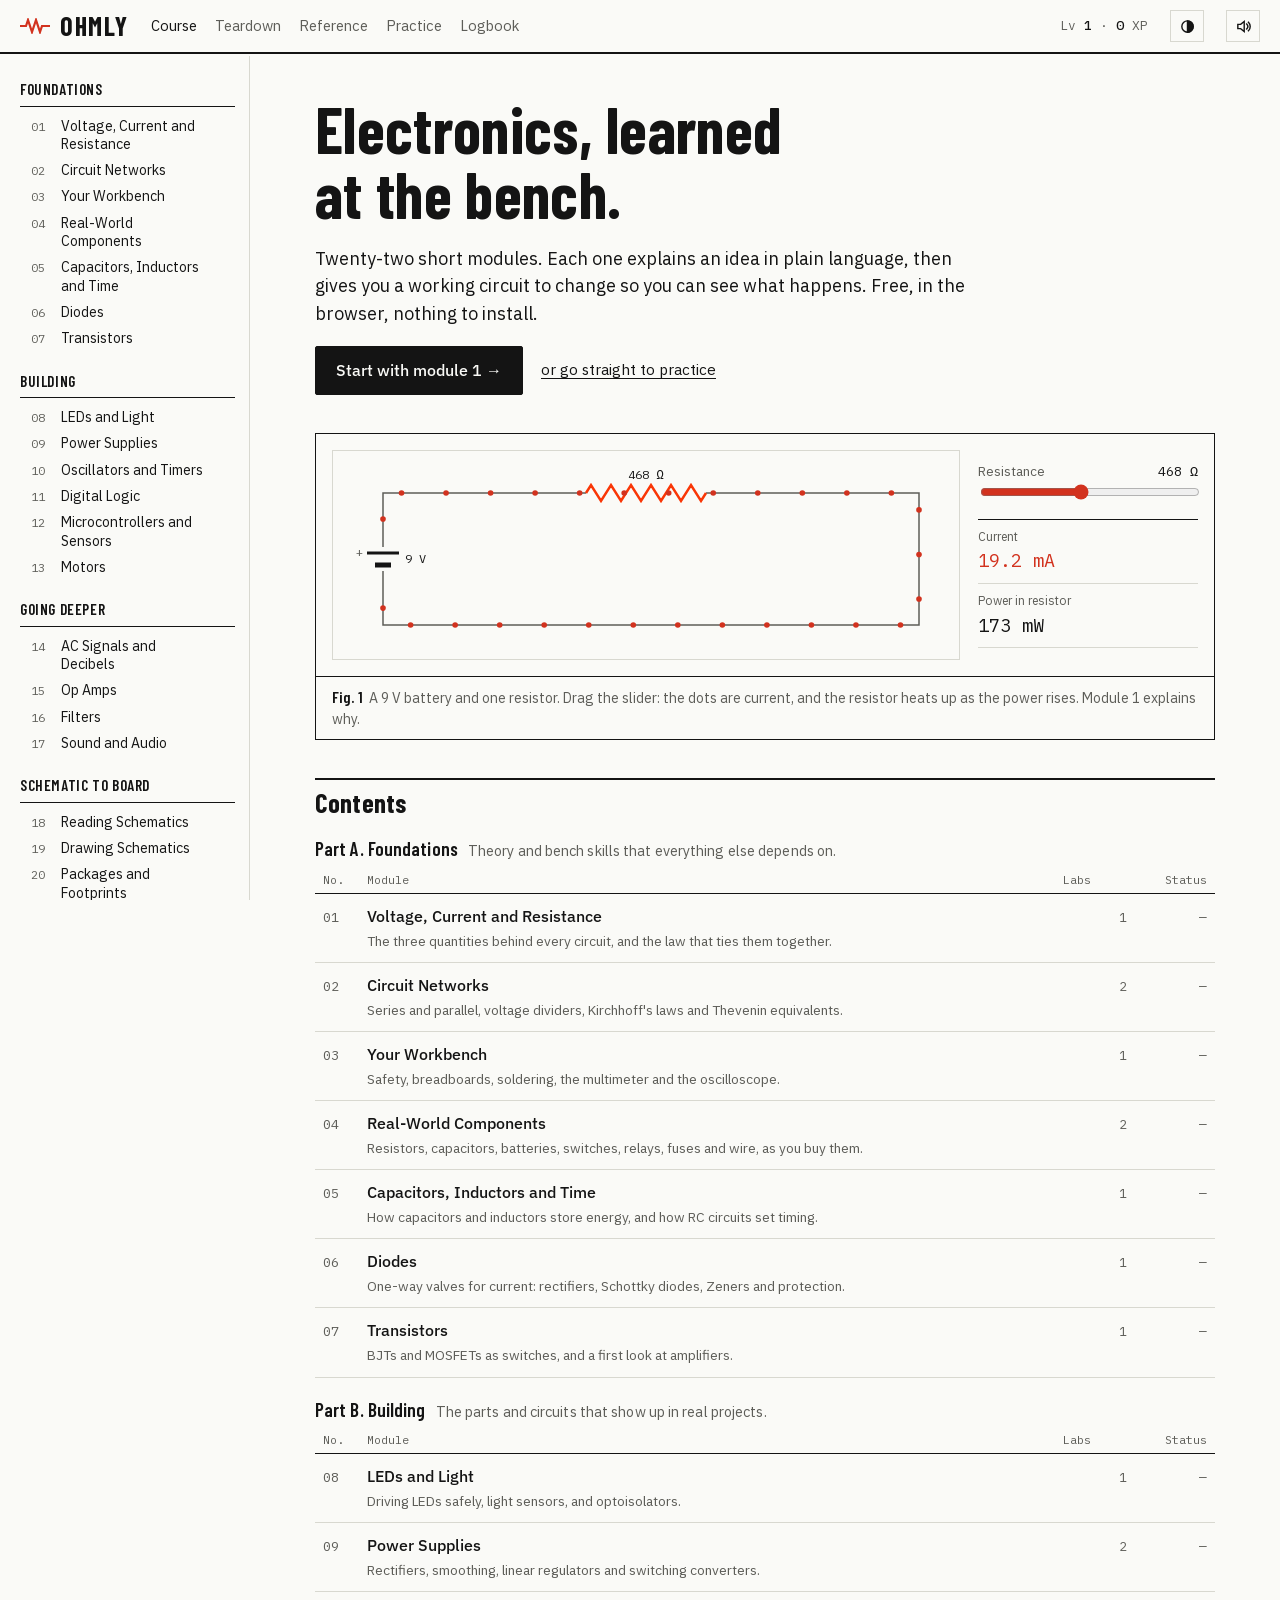
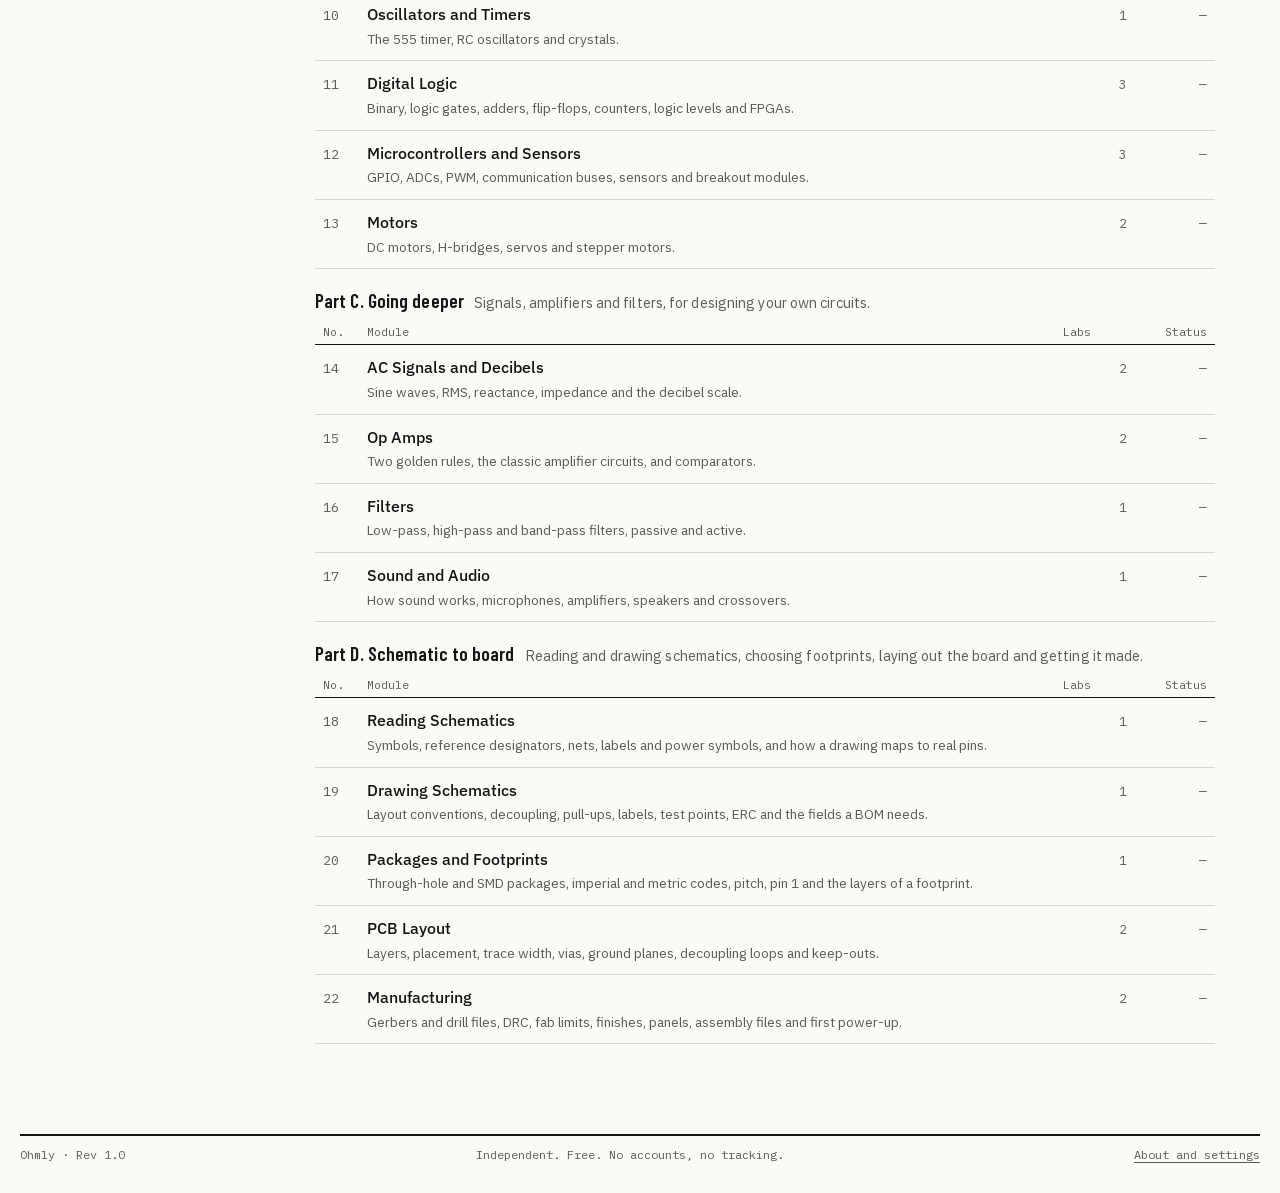
==== commit 706bf788: "Add the lesson engine, the height picture and the module 1 lesson Circuits are solved by nodal analy" ====
--- a/index.html
+++ b/index.html
@@ -52,6 +52,7 @@
 <script src="js/games.js"></script>
 <script src="js/teardown.js"></script>
 <script src="js/teardown-time.js"></script>
+<script src="js/lessons.js"></script>
 <script src="js/app.js"></script>
 </body>
 </html>
--- a/css/app.css
+++ b/css/app.css
@@ -542,6 +542,93 @@
   .modHead{grid-template-columns:minmax(0,1fr)}
 }
 @media (max-width:440px){ .lv{display:none} }
+
+/* ---------- lesson: every region has a fixed height, so nothing moves between steps ---------- */
+#lessonHost{container-type:inline-size;width:100%}
+.ls{--hp:62px;--hs:270px;--hr:46px;--hc:104px;--hf:92px;display:grid;grid-template-columns:minmax(0,1fr);grid-template-rows:44px var(--hp) var(--hs) var(--hr) var(--hc) var(--hf);grid-template-areas:"dots" "prompt" "stage" "ro" "ctrl" "foot";border:1px solid var(--rule);background:var(--surface)}
+.lsDots{grid-area:dots;display:flex;align-items:center;padding:0 8px;border-bottom:1px solid var(--line);min-width:0}
+.lsN{font-family:var(--f-mono);font-size:.76rem;color:var(--muted);min-width:34px}
+.lsDots button{flex:0 1 30px;height:44px;padding:0;border:0;background:none;display:grid;place-items:center;cursor:pointer;min-width:0}
+.lsDots button:disabled{cursor:default}
+.lsDots button::before{content:"";width:10px;height:10px;border-radius:50%;border:1.5px solid var(--muted)}
+.lsDots button.on::before{background:var(--ink);border-color:var(--ink)}
+.lsDots button.cur::before{background:var(--accent);border-color:var(--accent)}
+.lsDots button.sum::before{border-radius:0}
+.lsP{grid-area:prompt;margin:0;padding:6px 12px;overflow:hidden;font-family:var(--f-display);font-weight:600;font-size:1.35rem;line-height:1.15;display:flex;align-items:center;outline:none}
+.lsStage{grid-area:stage;position:relative;overflow:hidden;border-block:1px solid var(--line);background:var(--bg);touch-action:manipulation}
+.lsCv{position:absolute;inset:0;width:100%;height:100%;display:block}
+.lsTog{position:absolute;left:0;bottom:0;display:flex}
+.lsTog button{min-height:44px;padding:0 8px;border:0;background:none;cursor:pointer;font-family:var(--f-mono);font-size:.7rem;color:var(--muted);border-bottom:2px solid transparent}
+.lsTog button[aria-pressed=true]{color:var(--ink);border-bottom-color:var(--accent)}
+.lsPt,.lsHot{position:absolute;left:0;top:0;border:0;background:none;padding:0;cursor:pointer;margin:-22px 0 0 -22px;width:44px;height:44px;display:grid;place-items:center}
+.lsHot{margin:-24px 0 0 -30px;width:60px;height:48px}
+.lsPt::before{content:"";width:16px;height:16px;border-radius:50%;border:2px solid var(--accent);background:var(--bg);opacity:.9}
+.lsPt[aria-pressed=true]::before{opacity:0}
+.lsRO{grid-area:ro;display:grid;grid-template-columns:repeat(3,minmax(0,1fr));border-bottom:1px solid var(--line);overflow:hidden}
+.lsRO .ro{padding:4px 12px;border:0;border-right:1px solid var(--line);background:none;min-width:0}
+.lsRO .ro:last-child{border-right:0}
+.lsRO .k{font-family:var(--f-mono);font-size:.68rem;color:var(--muted);line-height:1.3}
+.lsRO .v{font-family:var(--f-mono);font-size:1rem;line-height:1.3;white-space:nowrap}
+.lsTarget .v{color:var(--muted)}
+.lsTarget.hit .v{color:var(--good)}
+.lsC{grid-area:ctrl;display:flex;flex-direction:column;justify-content:center;gap:6px;padding:6px 12px;overflow:hidden;min-width:0}
+.lsSl{display:flex;flex-direction:column;gap:2px}
+.lsSl[hidden],.lsAct[hidden]{display:none}
+.lsS{display:grid;grid-template-columns:62px minmax(0,1fr) 68px;align-items:center;gap:8px;min-height:44px}
+.lsS label{font-size:.84rem;color:var(--muted)}
+.lsS input[type=range]{width:100%;height:44px;margin:0;accent-color:var(--accent)}
+.lsS output{font-family:var(--f-mono);font-size:.84rem;text-align:right;white-space:nowrap}
+.lsAct{min-height:48px;width:100%;justify-content:center}
+.lsCh{display:grid;grid-template-columns:repeat(var(--cols,2),minmax(0,1fr));gap:6px}
+.lsCh .btn{min-height:44px;padding:4px 6px;justify-content:center;font-size:.9rem;line-height:1.1;text-align:center}
+.lsCh .btn:disabled{opacity:1;color:var(--muted);border-color:var(--line)}
+.lsCh .btn.picked{color:var(--ink);border-color:var(--ink);border-style:dashed;border-width:2px}
+.lsCh .btn.real{background:var(--ink);color:var(--bg);border-color:var(--ink);border-style:solid}
+.lsCh .btn.real:disabled:hover{background:var(--ink);color:var(--bg)}
+.lsCh .btn.spent{text-decoration:line-through}
+.lsMeter{display:grid;grid-template-columns:minmax(0,1.1fr) minmax(0,1fr);grid-template-rows:1fr 1fr;gap:4px 14px;height:100%}
+.lsRead{grid-row:1/3;display:flex;flex-direction:column;justify-content:center;background:var(--sunk);padding:4px 10px;min-width:0}
+.lsRead .k{font-family:var(--f-mono);font-size:.68rem;color:var(--muted)}
+.lsRead .v{font-family:var(--f-mono);font-size:1.5rem;line-height:1.15;white-space:nowrap}
+.lsTick{display:flex;justify-content:space-between;align-items:center;gap:6px;font-size:.82rem;color:var(--muted);border-bottom:1px solid var(--line);min-width:0}
+.lsTick b{font-family:var(--f-mono);font-weight:400;white-space:nowrap}
+.lsTick.got{color:var(--ink)}
+.lsTick.got b{color:var(--accent)}
+.lsF{grid-area:foot;display:grid;grid-template-columns:minmax(0,1fr) auto;align-items:center;gap:10px;padding:6px 12px;border-top:1px solid var(--line);overflow:hidden}
+.lsI{font-size:.88rem;line-height:1.28;margin:0}
+.lsNext{display:flex;gap:6px;align-items:center}
+.lsNext .btn{min-height:44px;white-space:nowrap}
+.lsEnd{display:none;list-style:none;margin:0;padding:0 12px;overflow:hidden;grid-row:3/6;grid-column:1/-1;flex-direction:column;justify-content:space-evenly}
+.ls.isEnd .lsEnd:not([hidden]){display:flex}
+.ls.isEnd .lsStage,.ls.isEnd .lsRO,.ls.isEnd .lsC{display:none}
+.lsEnd li{display:grid;grid-template-columns:minmax(0,1fr) auto;gap:0 10px;align-items:baseline;padding:4px 0;border-bottom:1px solid var(--line);animation:lsLit .5s both}
+.lsEnd li:last-child{border-bottom:0}
+.lsEnd li:nth-child(2){animation-delay:.12s}.lsEnd li:nth-child(3){animation-delay:.24s}.lsEnd li:nth-child(4){animation-delay:.36s}.lsEnd li:nth-child(5){animation-delay:.48s}
+@keyframes lsLit{from{opacity:0;transform:translateY(4px)}to{opacity:1;transform:none}}
+.lsEnd .eq{font-family:var(--f-display);font-weight:700;font-size:1.3rem;line-height:1.15}
+.lsEnd .what{font-size:.74rem;color:var(--muted);text-align:right}
+.lsEnd .lit{font-family:var(--f-mono);font-size:.86rem;color:var(--accent);white-space:nowrap;overflow:hidden;text-overflow:ellipsis}
+.lsEnd .from{font-family:var(--f-mono);font-size:.68rem;color:var(--muted);text-align:right}
+@container (min-width:620px){
+  .ls{--hp:56px;--hr:54px;--hc:266px;--hf:72px;grid-template-columns:minmax(0,1fr) 270px;grid-template-rows:44px var(--hp) var(--hr) var(--hc) var(--hf);grid-template-areas:"dots dots" "prompt prompt" "stage ro" "stage ctrl" "foot foot"}
+  .lsP{font-size:1.6rem;padding-inline:16px}
+  .lsStage{border-right:1px solid var(--line);border-bottom:0}
+  .lsRO .ro{padding-inline:10px}
+  .lsC{justify-content:flex-start;padding:12px;gap:10px}
+  .lsSl{gap:10px}
+  .lsS{grid-template-columns:minmax(0,1fr) auto;grid-template-rows:auto 36px;min-height:0;gap:0 8px}
+  .lsS input[type=range]{grid-column:1/3;grid-row:2;height:36px}
+  .lsCh{grid-template-columns:minmax(0,1fr)}
+  .lsCh .btn{min-height:40px}
+  .lsMeter{grid-template-columns:minmax(0,1fr);grid-template-rows:90px 44px 44px;height:auto}
+  .lsRead{grid-row:auto}
+  .lsF{padding-inline:16px}
+  .lsI{font-size:.98rem}
+  .lsEnd{grid-row:3/5;padding-inline:16px}
+  .lsEnd .eq{font-size:1.55rem}
+  .lsEnd .lit{font-size:.96rem}
+}
+@media (prefers-reduced-motion:reduce){ .lsEnd li{opacity:1;transform:none} }
 nav.rail .more{display:none}
 @media (max-width:960px){ nav.rail .more{display:block} }
 @media (prefers-reduced-motion:reduce){*{transition:none!important;animation:none!important}}
